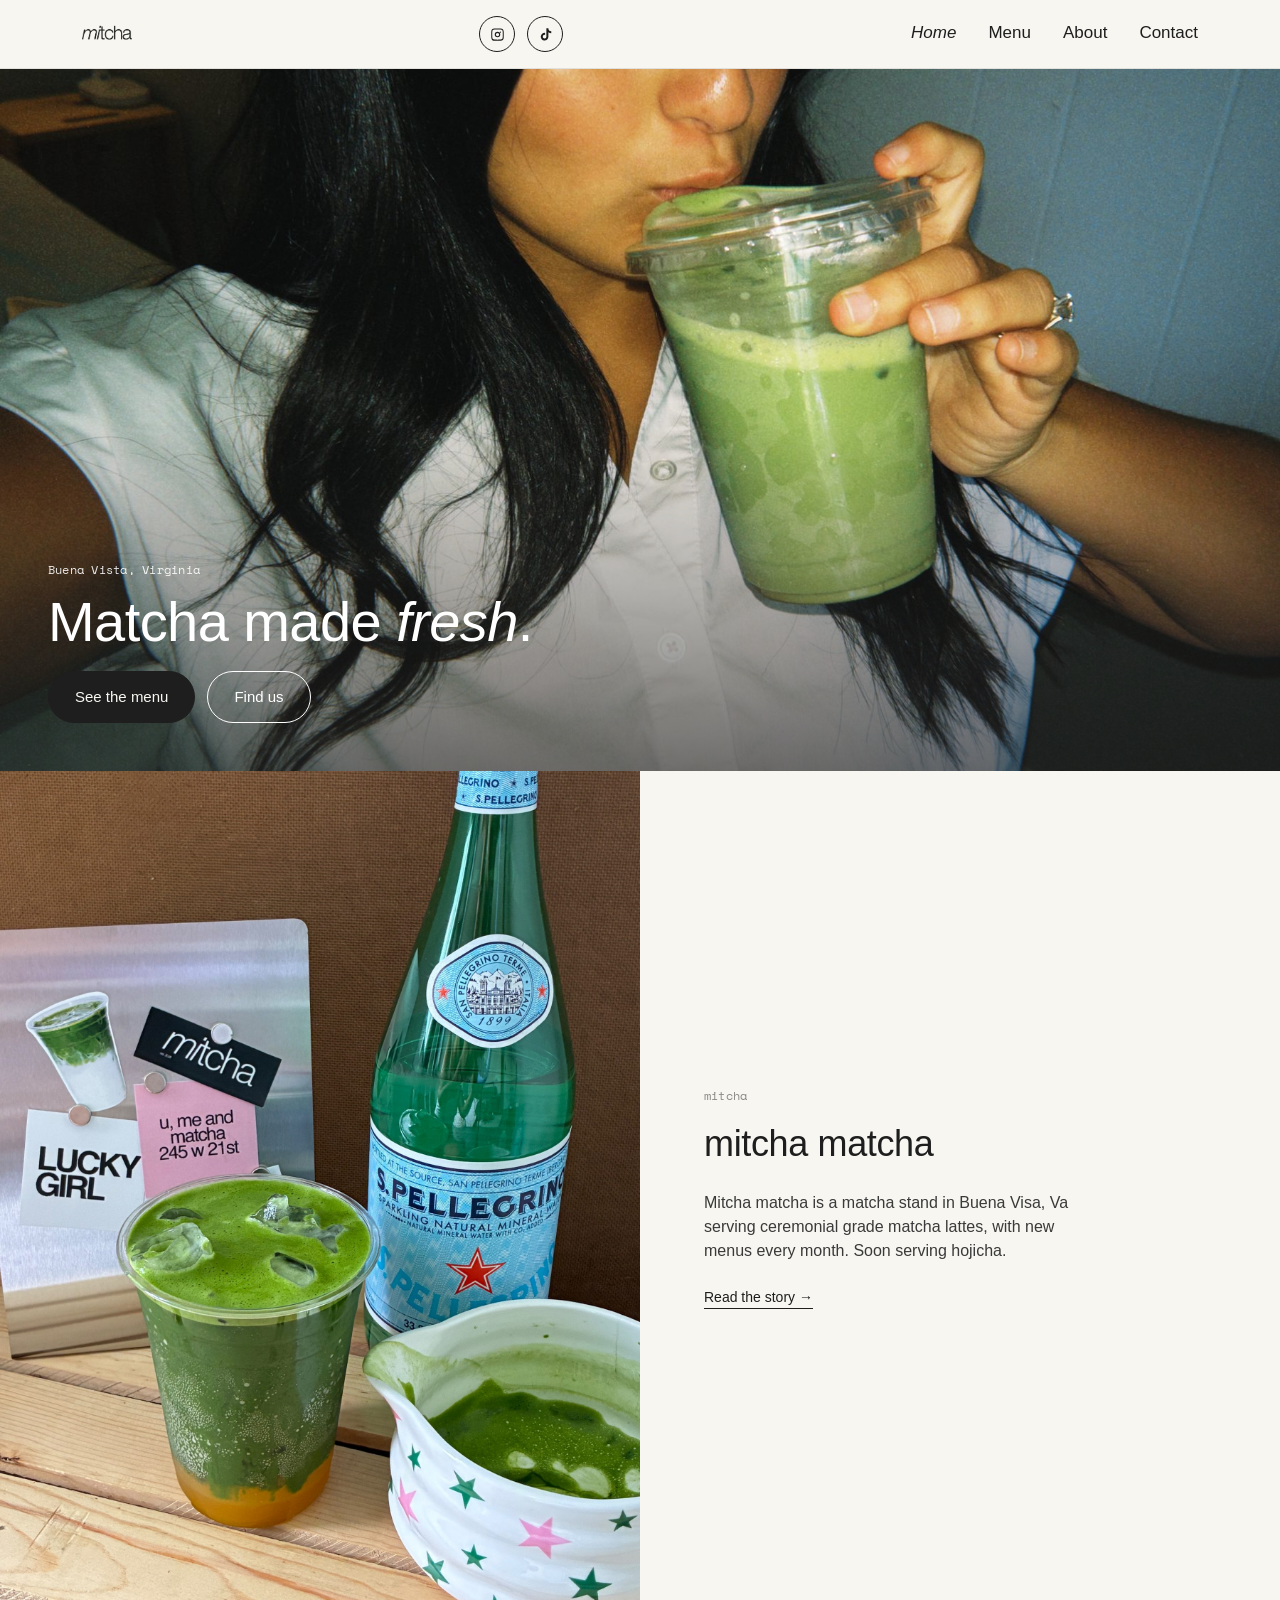
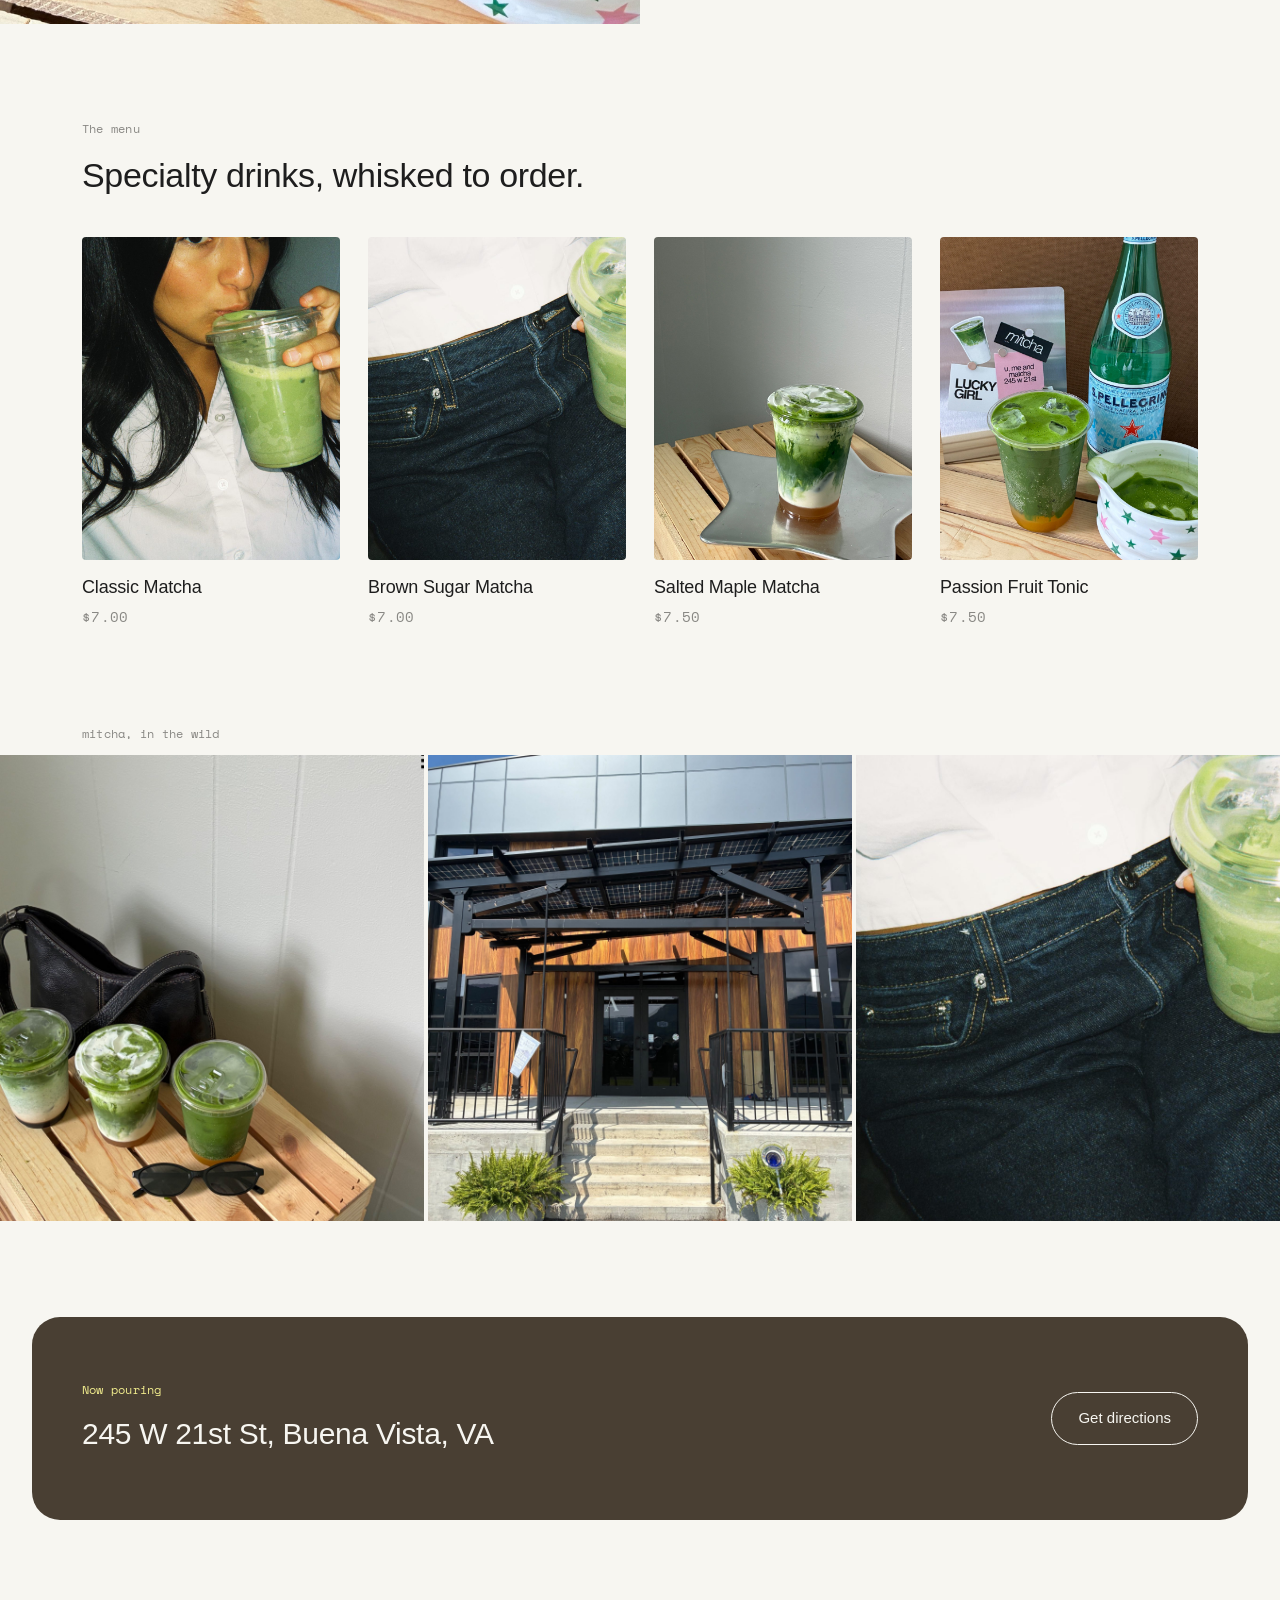
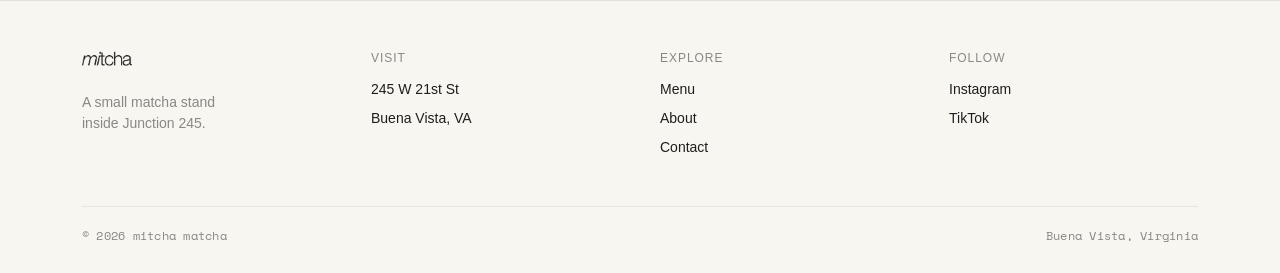
==== index.html @ 6c8a08b5 "Revise matcha stand header and description Updated the header and description for the matcha stand." ====
<!DOCTYPE html>
<html lang="en">
<head>
<meta charset="UTF-8">
<meta name="viewport" content="width=device-width, initial-scale=1.0">
<title>mitcha matcha — Buena Vista, VA</title>
<link rel="stylesheet" href="styles.css">
</head>
<body>

<header>
  <div class="wrap navbar">
    <a href="index.html" class="logo"><img src="assets/logo.png" alt="mitcha matcha"></a>
    <div class="navbar-right">
      <div class="socials">
        <a href="https://www.instagram.com/mitchamatchaaa" aria-label="Instagram" target="_blank" rel="noopener">
          <svg viewBox="0 0 24 24"><path d="M12 2.2c3.2 0 3.6 0 4.9.07 3.3.15 4.8 1.7 5 5C22 8.6 22 9 22 12.2s0 3.6-.07 4.9c-.15 3.3-1.7 4.8-5 5-1.3.06-1.7.07-4.93.07s-3.6 0-4.9-.07c-3.3-.15-4.8-1.7-5-5C2 15.8 2 15.4 2 12.2s0-3.6.07-4.9c.15-3.3 1.7-4.8 5-5C8.4 2.2 8.8 2.2 12 2.2zm0 1.8c-3.14 0-3.5 0-4.74.07-2.4.1-3.5 1.2-3.6 3.6C3.6 8.7 3.6 9 3.6 12s0 3.3.07 4.53c.1 2.4 1.2 3.5 3.6 3.6C8.5 20.2 8.86 20.2 12 20.2s3.5 0 4.74-.07c2.4-.1 3.5-1.2 3.6-3.6.06-1.23.06-1.53.06-4.53s0-3.3-.06-4.53c-.1-2.4-1.2-3.5-3.6-3.6C15.5 4 15.14 4 12 4zm0 3.6a4.4 4.4 0 110 8.8 4.4 4.4 0 010-8.8zm0 1.8a2.6 2.6 0 100 5.2 2.6 2.6 0 000-5.2zm4.6-2.03a1 1 0 110 2 1 1 0 010-2z"/></svg>
        </a>
        <a href="https://www.tiktok.com/@mitchamatchaaa" aria-label="TikTok" target="_blank" rel="noopener">
          <svg viewBox="0 0 24 24"><path d="M16.6 2h-3.2v13.4a2.9 2.9 0 11-2.05-2.77V9.4a6.1 6.1 0 105.25 6.05V8.4a7.9 7.9 0 004.6 1.48V6.66A4.7 4.7 0 0116.6 2z"/></svg>
        </a>
      </div>
      <button class="nav-toggle" onclick="document.querySelector('.nav-links').classList.toggle('open')" aria-label="Toggle menu">Menu ☰</button>
    </div>
    <nav class="nav-links">
      <a href="index.html" class="active">Home</a>
      <a href="menu.html">Menu</a>
      <a href="about.html">About</a>
      <a href="contact.html">Contact</a>
    </nav>
  </div>
</header>

<div class="hero-photo">
  <img src="assets/selfie-sip.jpg" alt="Sipping a mitcha matcha">
  <div class="hero-overlay">
    <p class="eyebrow mono">Buena Vista, Virginia</p>
    <h1>Matcha made <span style="font-style:italic;">fresh</span>.</h1>
    <div class="btn-row">
      <a href="menu.html" class="btn btn-solid">See the menu</a>
      <a href="contact.html" class="btn" style="border-color:#fff; color:#fff;">Find us</a>
    </div>
  </div>
</div>

<div class="split-banner">
  <div class="photo-side">
    <img src="assets/styled-cup.jpg" alt="mitcha matcha styled with sparkling water">
  </div>
  <div class="text-side">
    <p class="eyebrow mono">mitcha</p>
    <h2 style="font-size:clamp(26px,3vw,36px); margin-bottom:20px; max-width:420px;">
      mitcha matcha
    </h2>
    <p style="color:#3a3a3a; max-width:400px; margin-bottom:24px;">
      Mitcha matcha is a matcha stand in Buena Visa, Va serving ceremonial grade matcha lattes, with new menus every month. Soon serving hojicha.
    </p>
    <a href="about.html" style="font-size:14px; border-bottom:1px solid var(--ink); align-self:flex-start;">Read the story →</a>
  </div>
</div>

<section>
  <div class="wrap">
    <p class="eyebrow mono">The menu</p>
    <h2 style="font-size:clamp(26px,3vw,34px); margin-bottom:36px;">Specialty drinks, whisked to order.</h2>
    <div class="drink-cards">
      <a href="menu.html" class="drink-card">
        <img src="assets/selfie-sip.jpg" alt="Mitcha Matcha">
        <h3>Classic Matcha</h3>
        <span class="mono" style="font-size:14px; color:var(--grey);">$7.00</span>
      </a>
      <a href="menu.html" class="drink-card">
        <img src="assets/denim-cup.jpg" alt="Brown Sugar Matcha">
        <h3>Brown Sugar Matcha</h3>
        <span class="mono" style="font-size:14px; color:var(--grey);">$7.00</span>
      </a>
      <a href="menu.html" class="drink-card">
        <img src="assets/honey-new.jpg" alt="Honey Salted Matcha">
        <h3>Salted Maple Matcha</h3>
        <span class="mono" style="font-size:14px; color:var(--grey);">$7.50</span>
      </a>
      <a href="menu.html" class="drink-card">
        <img src="assets/styled-cup.jpg" alt="Passion Fruit Matcha Tonic">
        <h3>Passion Fruit Tonic</h3>
        <span class="mono" style="font-size:14px; color:var(--grey);">$7.50</span>
      </a>
    </div>
  </div>
</section>

<section style="padding-top:0;">
  <div class="wrap">
    <p class="eyebrow mono">mitcha, in the wild</p>
  </div>
  <div class="photo-grid">
    <img src="assets/flatlay-cups.jpg" alt="mitcha matcha flatlay">
    <img src="assets/storefront.jpg" alt="Junction 245 storefront">
    <img src="assets/denim-cup.jpg" alt="Holding a mitcha matcha">
  </div>
</section>

<section class="callout-banner">
  <div class="callout-inner">
    <div>
      <p class="eyebrow mono" style="color:var(--yellow);">Now pouring</p>
      <h2>245 W 21st St, Buena Vista, VA</h2>
    </div>
    <a href="contact.html" class="btn" style="border-color:var(--cream); color:var(--cream);">Get directions</a>
  </div>
</section>

<footer>
  <div class="wrap">
    <div class="footer-grid">
      <div class="footer-col">
        <img src="assets/logo.png" alt="mitcha matcha" style="height:22px; margin-bottom:14px;">
        <p style="color:var(--grey);">A small matcha stand<br>inside Junction 245.</p>
      </div>
      <div class="footer-col">
        <h4>Visit</h4>
        <p>245 W 21st St</p>
        <p>Buena Vista, VA</p>
      </div>
      <div class="footer-col">
        <h4>Explore</h4>
        <a href="menu.html">Menu</a>
        <a href="about.html">About</a>
        <a href="contact.html">Contact</a>
      </div>
      <div class="footer-col">
        <h4>Follow</h4>
        <a href="https://www.instagram.com/mitchamatchaaa" target="_blank" rel="noopener">Instagram</a>
        <a href="https://www.tiktok.com/@mitchamatchaaa" target="_blank" rel="noopener">TikTok</a>
      </div>
    </div>
    <div class="footer-bottom mono">
      <span>© 2026 mitcha matcha</span>
      <span>Buena Vista, Virginia</span>
    </div>
  </div>
</footer>

</body>
</html>
---- styles.css ----
/* ===================================================================
   mitcha matcha — design tokens
   ink #1E1E1E · cream #F7F6F1 · blue #7390C8 · brown #493F33
   blush #DCB1C5 · yellow #EFEA8C · grey #898884

   Mobile-first: base rules target small screens, then scale up
   with min-width media queries.
=================================================================== */

@import url('https://fonts.googleapis.com/css2?family=Space+Mono:ital@0;1&display=swap');

:root{
  --ink:#1E1E1E;
  --cream:#F7F6F1;
  --blue:#7390C8;
  --brown:#493F33;
  --blush:#DCB1C5;
  --yellow:#EFEA8C;
  --grey:#898884;
  --max:1180px;
  --gutter:20px;
}
@media (min-width:600px){ :root{ --gutter:32px; } }

*{margin:0;padding:0;box-sizing:border-box;}
html{scroll-behavior:smooth; -webkit-text-size-adjust:100%;}

body{
  background:var(--cream);
  color:var(--ink);
  font-family:"Helvetica Neue", Helvetica, Arial, sans-serif;
  -webkit-font-smoothing:antialiased;
  line-height:1.5;
  font-size:16px;
  overflow-x:hidden;
}

a{color:inherit;text-decoration:none;}
img{max-width:100%;}

.mono{
  font-family:"Space Mono", monospace;
  letter-spacing:0.02em;
}

.wrap{
  max-width:var(--max);
  margin:0 auto;
  padding:0 var(--gutter);
}

a:focus-visible, button:focus-visible{
  outline:2px solid var(--blue);
  outline-offset:3px;
}

@media (prefers-reduced-motion: reduce){
  *{animation:none !important; transition:none !important;}
}

/* -------------------- nav -------------------- */
header{
  padding:16px 0;
  border-bottom:1px solid rgba(30,30,30,0.1);
  position:sticky;
  top:0;
  background:var(--cream);
  z-index:50;
}
.navbar{
  display:flex;
  align-items:center;
  justify-content:space-between;
  gap:12px;
  flex-wrap:wrap;
}
.logo img{
  height:22px;
  display:block;
}

/* mobile nav: hidden by default, toggled open as a full-width panel */
.nav-links{
  display:none;
  flex-direction:column;
  align-items:flex-start;
  gap:0;
  font-size:17px;
  width:100%;
  order:10;
}
.nav-links.open{
  display:flex;
}
.nav-links a{
  width:100%;
  padding:14px 0;
  border-bottom:1px solid rgba(30,30,30,0.08);
}
.nav-links a.active{
  font-style:italic;
}

.socials{
  display:flex;
  gap:12px;
}
.socials a{
  width:36px;height:36px;
  border-radius:50%;
  border:1px solid var(--ink);
  display:flex;align-items:center;justify-content:center;
  transition:background .15s ease, color .15s ease;
  flex-shrink:0;
}
.socials a:hover{
  background:var(--ink);
  color:var(--cream);
}
.socials svg{width:15px;height:15px;fill:currentColor;}

.nav-toggle{
  display:flex;
  align-items:center;
  background:none;border:1px solid var(--ink);
  border-radius:999px;
  padding:8px 16px;
  font-size:14px;
  font-family:inherit;
  cursor:pointer;
  color:var(--ink);
}

.navbar-right{
  display:flex;
  align-items:center;
  gap:10px;
}

/* Desktop nav: inline links, no hamburger */
@media (min-width:760px){
  .nav-links{
    display:flex !important;
    flex-direction:row;
    align-items:center;
    gap:32px;
    width:auto;
    order:0;
  }
  .nav-links a{
    width:auto;
    padding:0 0 2px 0;
    border-bottom:none;
  }
  .nav-toggle{display:none;}
}

/* -------------------- footer -------------------- */
footer{
  border-top:1px solid rgba(30,30,30,0.1);
  padding:48px 0 28px;
  margin-top:80px;
}
.footer-grid{
  display:grid;
  grid-template-columns:1fr 1fr;
  gap:32px 20px;
}
.footer-col:first-child{ grid-column:1 / -1; }
.footer-col h4{
  font-size:12px;
  text-transform:uppercase;
  letter-spacing:0.08em;
  color:var(--grey);
  margin-bottom:12px;
  font-weight:400;
}
.footer-col p, .footer-col a{
  font-size:14px;
  display:block;
  margin-bottom:8px;
}
.footer-bottom{
  margin-top:40px;
  padding-top:20px;
  border-top:1px solid rgba(30,30,30,0.08);
  display:flex;
  flex-direction:column;
  font-size:12px;
  color:var(--grey);
  gap:6px;
}
@media (min-width:600px){
  .footer-grid{ grid-template-columns:repeat(4,1fr); gap:40px; }
  .footer-col:first-child{ grid-column:auto; }
  .footer-bottom{ flex-direction:row; justify-content:space-between; }
}

/* -------------------- buttons -------------------- */
.btn{
  display:inline-flex;
  align-items:center;
  justify-content:center;
  gap:8px;
  padding:14px 26px;
  border:1px solid var(--ink);
  border-radius:999px;
  font-size:15px;
  background:transparent;
  transition:background .15s ease, color .15s ease;
  min-height:48px;
  width:100%;
}
@media (min-width:480px){
  .btn{ width:auto; }
}
.btn:hover{
  background:var(--ink);
  color:var(--cream);
}
.btn-solid{
  background:var(--ink);
  color:var(--cream);
}
.btn-solid:hover{
  background:var(--blue);
  color:var(--ink);
}
.btn-row{
  display:flex;
  flex-direction:column;
  gap:12px;
}
@media (min-width:480px){
  .btn-row{ flex-direction:row; flex-wrap:wrap; }
}

/* -------------------- shape motif -------------------- */
.dot{ border-radius:50%; display:inline-block; }

/* -------------------- section spacing -------------------- */
section{padding:56px 0;}
@media (min-width:760px){
  section{padding:96px 0;}
}

.eyebrow{
  font-size:12px;
  color:var(--grey);
  margin-bottom:12px;
}

h1,h2,h3{
  font-weight:500;
  letter-spacing:-0.01em;
}

.hairline{
  height:1px;
  background:rgba(30,30,30,0.12);
  border:none;
}

/* -------------------- image-forward patterns -------------------- */
.hero-photo{
  position:relative;
  width:100%;
  height:78vh;
  min-height:440px;
  max-height:760px;
  overflow:hidden;
}
.hero-photo.short{
  height:44vh;
  min-height:320px;
}
.hero-photo img{
  width:100%;height:100%;
  object-fit:cover;
  display:block;
}
.hero-photo .hero-overlay{
  position:absolute;
  inset:0;
  display:flex;
  flex-direction:column;
  justify-content:flex-end;
  padding:24px;
  background:linear-gradient(to top, rgba(30,30,30,0.6) 0%, rgba(30,30,30,0) 50%);
}
.hero-overlay h1{
  color:#fff;
  font-size:clamp(28px, 7vw, 56px);
  max-width:640px;
  margin-bottom:18px;
  line-height:1.1;
}
.hero-overlay .eyebrow{color:#fff; opacity:0.9;}
@media (min-width:760px){
  .hero-photo .hero-overlay{ padding:48px; }
}

.photo-grid{
  display:grid;
  grid-template-columns:repeat(2, 1fr);
  gap:3px;
}
.photo-grid img{
  width:100%;height:100%;
  aspect-ratio:1/1.1;
  object-fit:cover;
  display:block;
}
@media (min-width:700px){
  .photo-grid{grid-template-columns:repeat(3,1fr); gap:4px;}
}

.split-banner{
  display:grid;
  grid-template-columns:1fr;
}
.split-banner .photo-side{ height:340px; }
.split-banner .photo-side img{
  width:100%;height:100%;object-fit:cover;display:block;
}
.split-banner .text-side{
  display:flex;
  flex-direction:column;
  justify-content:center;
  padding:32px var(--gutter);
  background:var(--cream);
}
@media (min-width:820px){
  .split-banner{ grid-template-columns:1fr 1fr; min-height:520px; }
  .split-banner .photo-side{ height:auto; }
  .split-banner .text-side{ padding:64px; }
}

.drink-card{ display:block; }
.drink-card img{
  width:100%;
  aspect-ratio:4/5;
  object-fit:cover;
  display:block;
  border-radius:4px;
  margin-bottom:14px;
}
.drink-card h3{font-size:16px; margin-bottom:4px;}
.drink-cards{
  display:grid;
  grid-template-columns:repeat(2,1fr);
  gap:20px 16px;
}
@media (min-width:600px){
  .drink-cards{ gap:24px; }
}
@media (min-width:900px){
  .drink-cards{grid-template-columns:repeat(4,1fr); gap:28px;}
  .drink-card h3{font-size:18px;}
}

/* -------------------- callout banner -------------------- */
.callout-banner{
  background:var(--brown);
  color:var(--cream);
  border-radius:20px;
  margin:0 var(--gutter);
  padding:36px var(--gutter);
}
.callout-banner .callout-inner{
  max-width:calc(var(--max) - var(--gutter) * 2);
  margin:0 auto;
  display:flex;
  flex-direction:column;
  gap:20px;
}
.callout-banner h2{ font-size:22px; color:var(--cream); }
.callout-banner .btn{ align-self:flex-start; }
@media (min-width:640px){
  .callout-banner{ border-radius:28px; padding:64px 48px; }
  .callout-banner .callout-inner{
    flex-direction:row;
    justify-content:space-between;
    align-items:center;
  }
  .callout-banner h2{ font-size:30px; }
  .callout-banner .btn{ align-self:auto; }
}
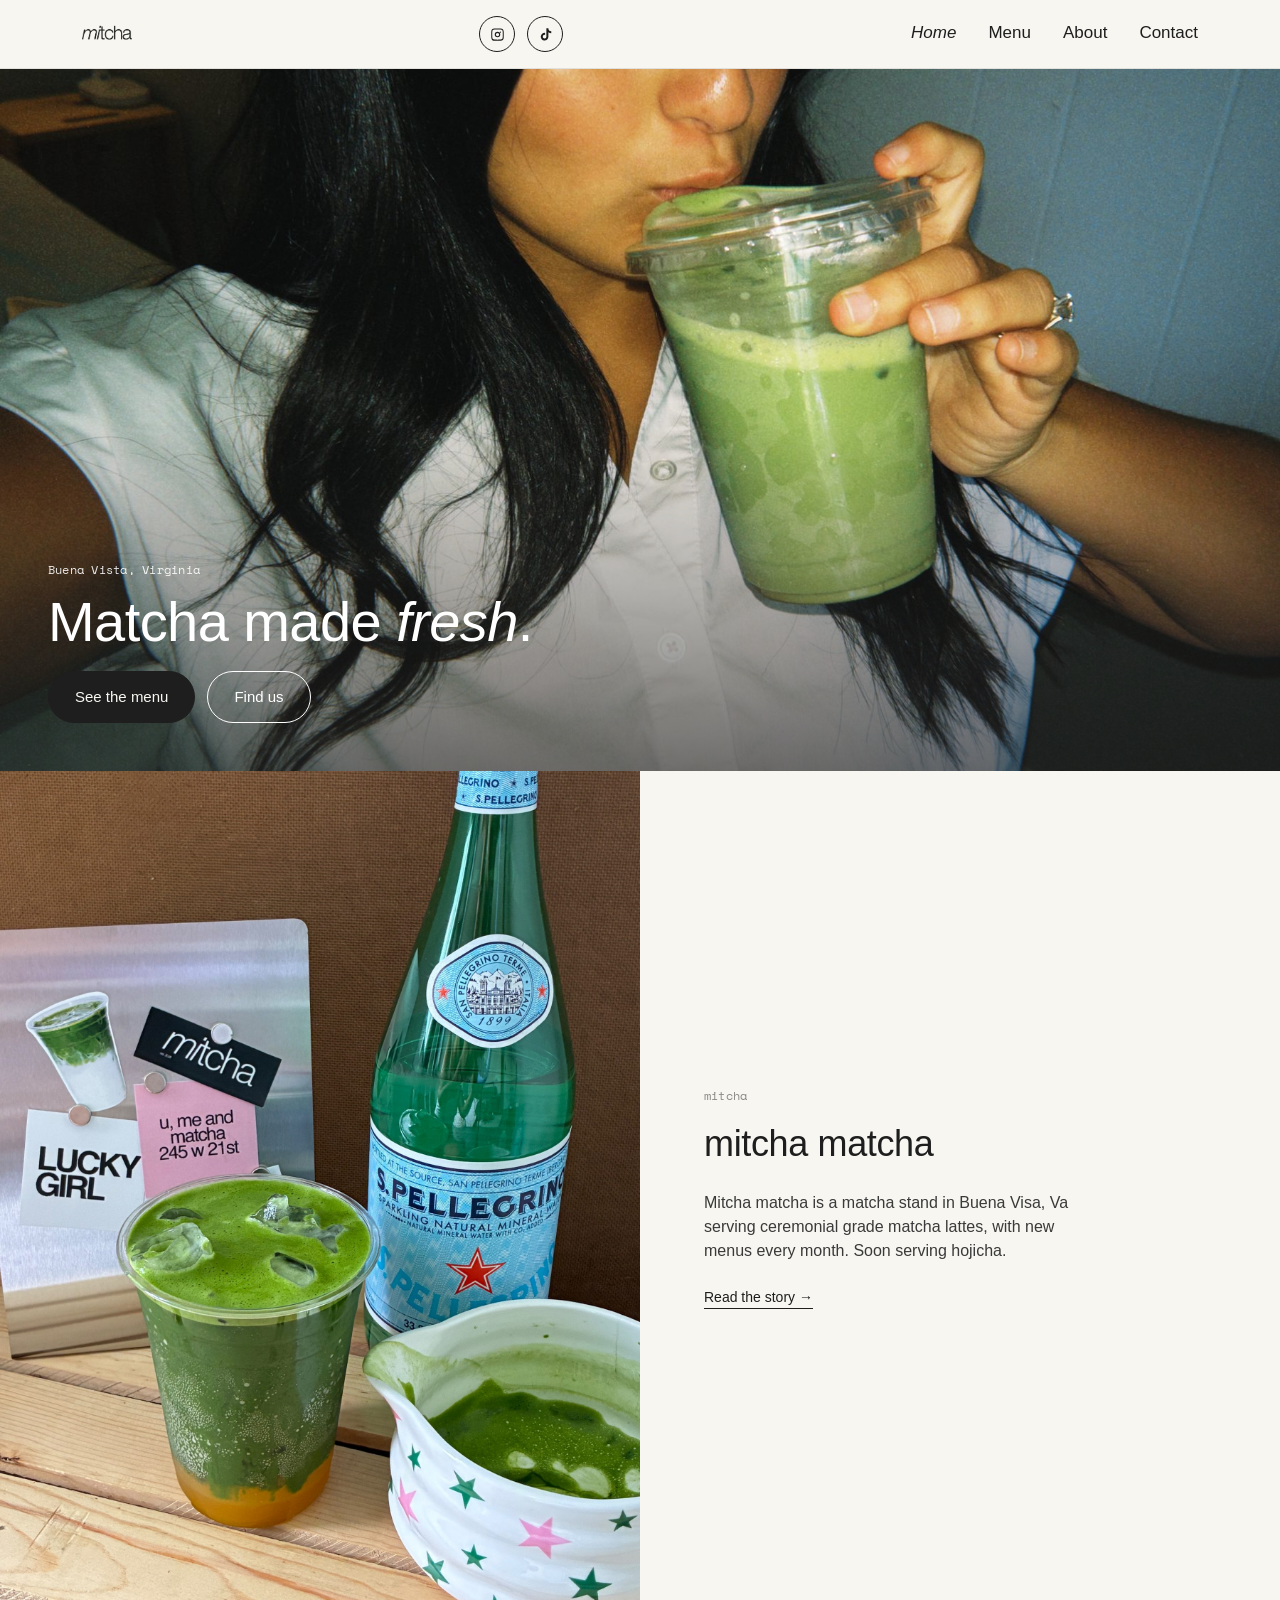
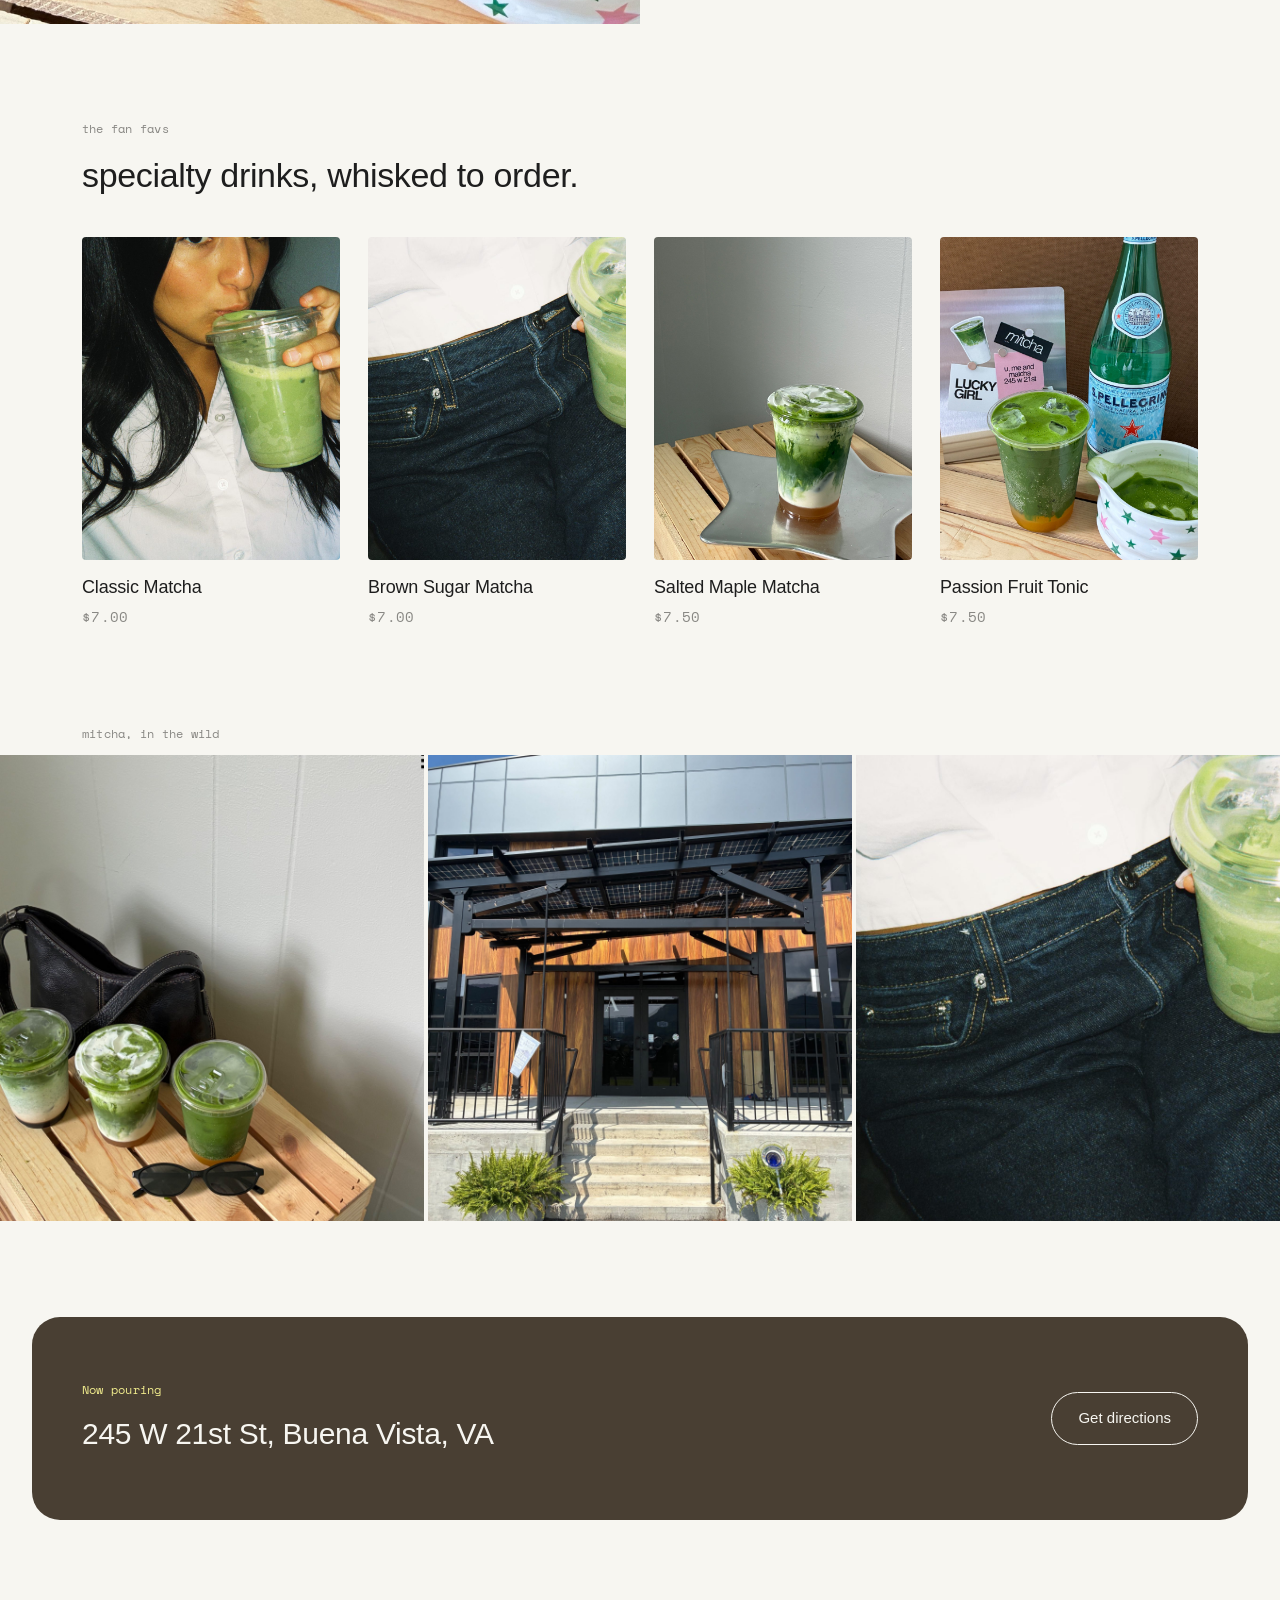
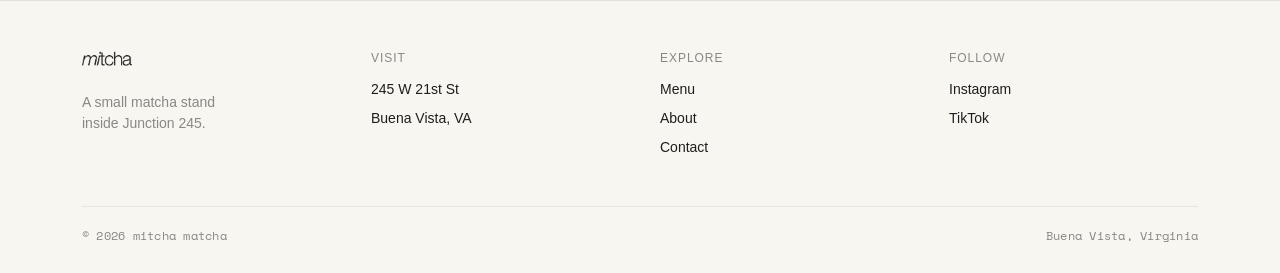
==== commit 2d432328: "Change menu header and subtitle text Updated text for the menu section to reflect new branding." ====
--- a/index.html
+++ b/index.html
@@ -61,8 +61,8 @@
 
 <section>
   <div class="wrap">
-    <p class="eyebrow mono">The menu</p>
-    <h2 style="font-size:clamp(26px,3vw,34px); margin-bottom:36px;">Specialty drinks, whisked to order.</h2>
+    <p class="eyebrow mono">the fan favs</p>
+    <h2 style="font-size:clamp(26px,3vw,34px); margin-bottom:36px;">specialty drinks, whisked to order.</h2>
     <div class="drink-cards">
       <a href="menu.html" class="drink-card">
         <img src="assets/selfie-sip.jpg" alt="Mitcha Matcha">
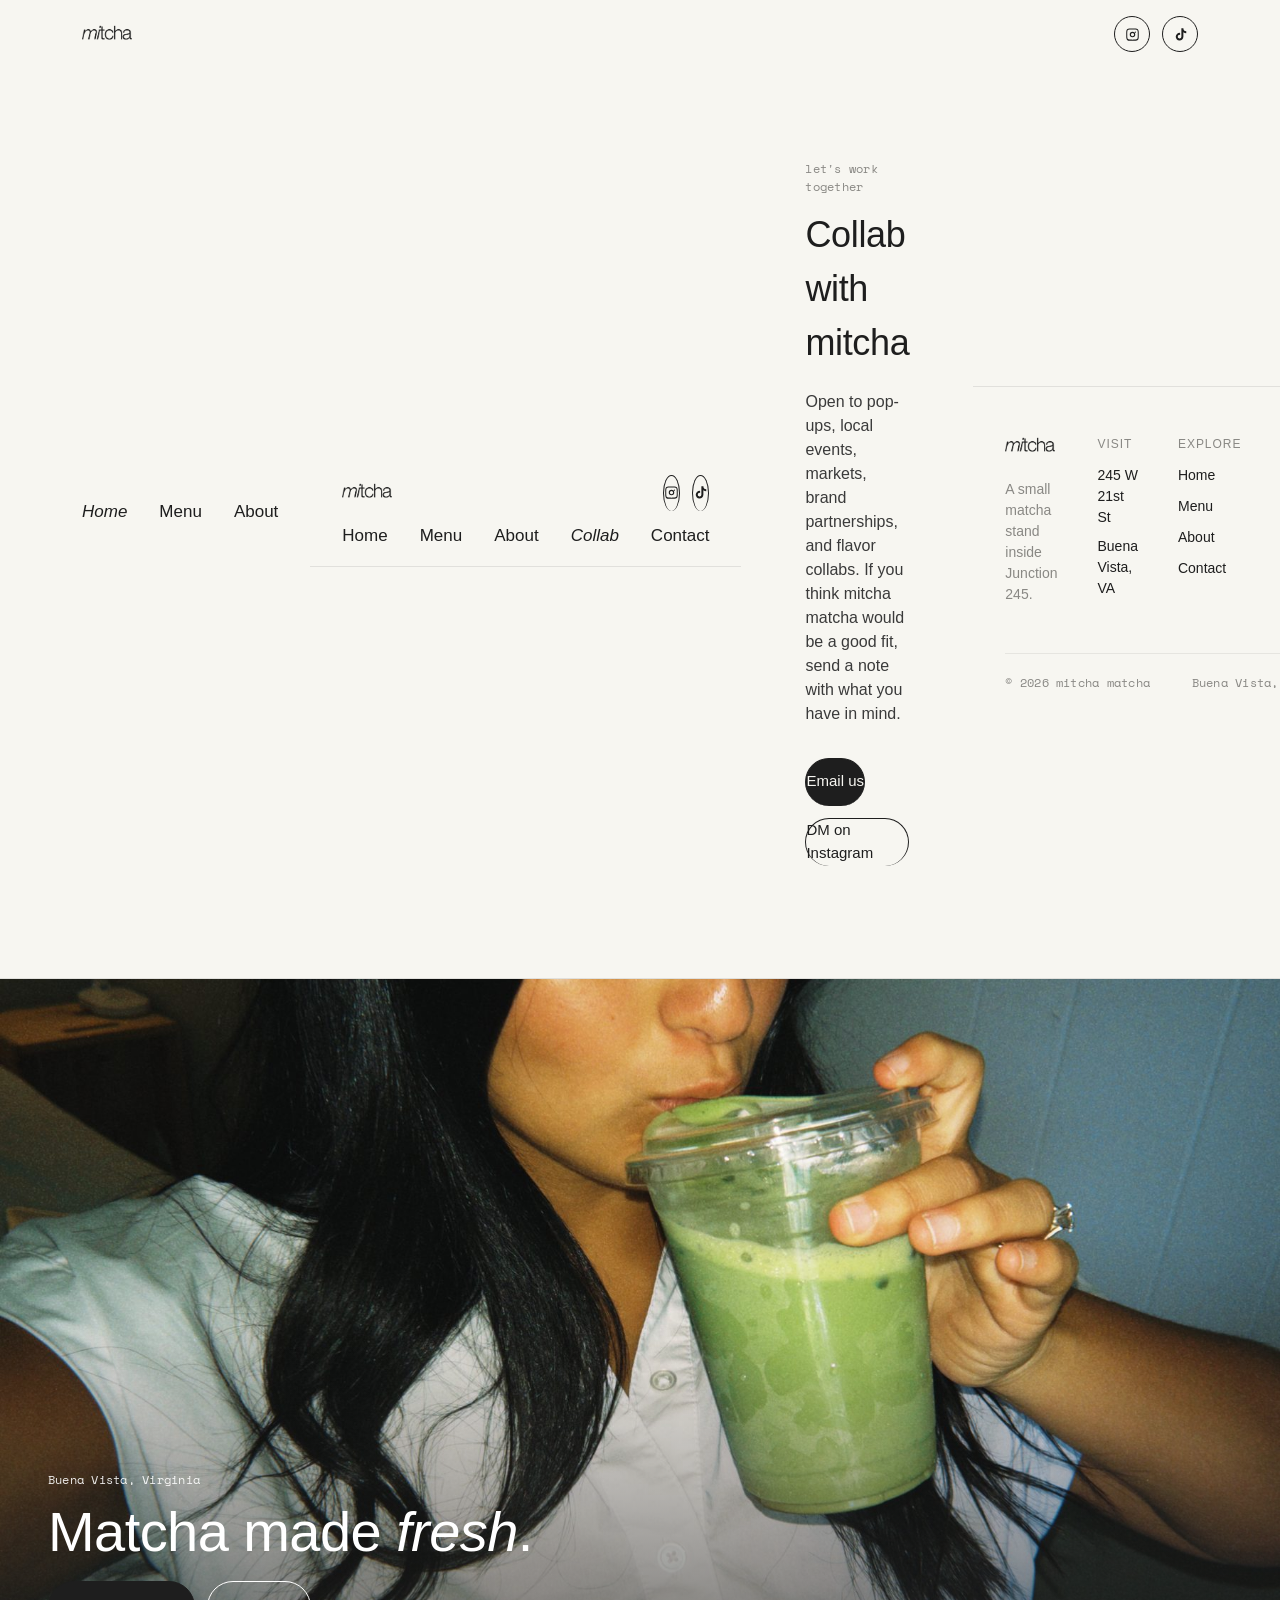
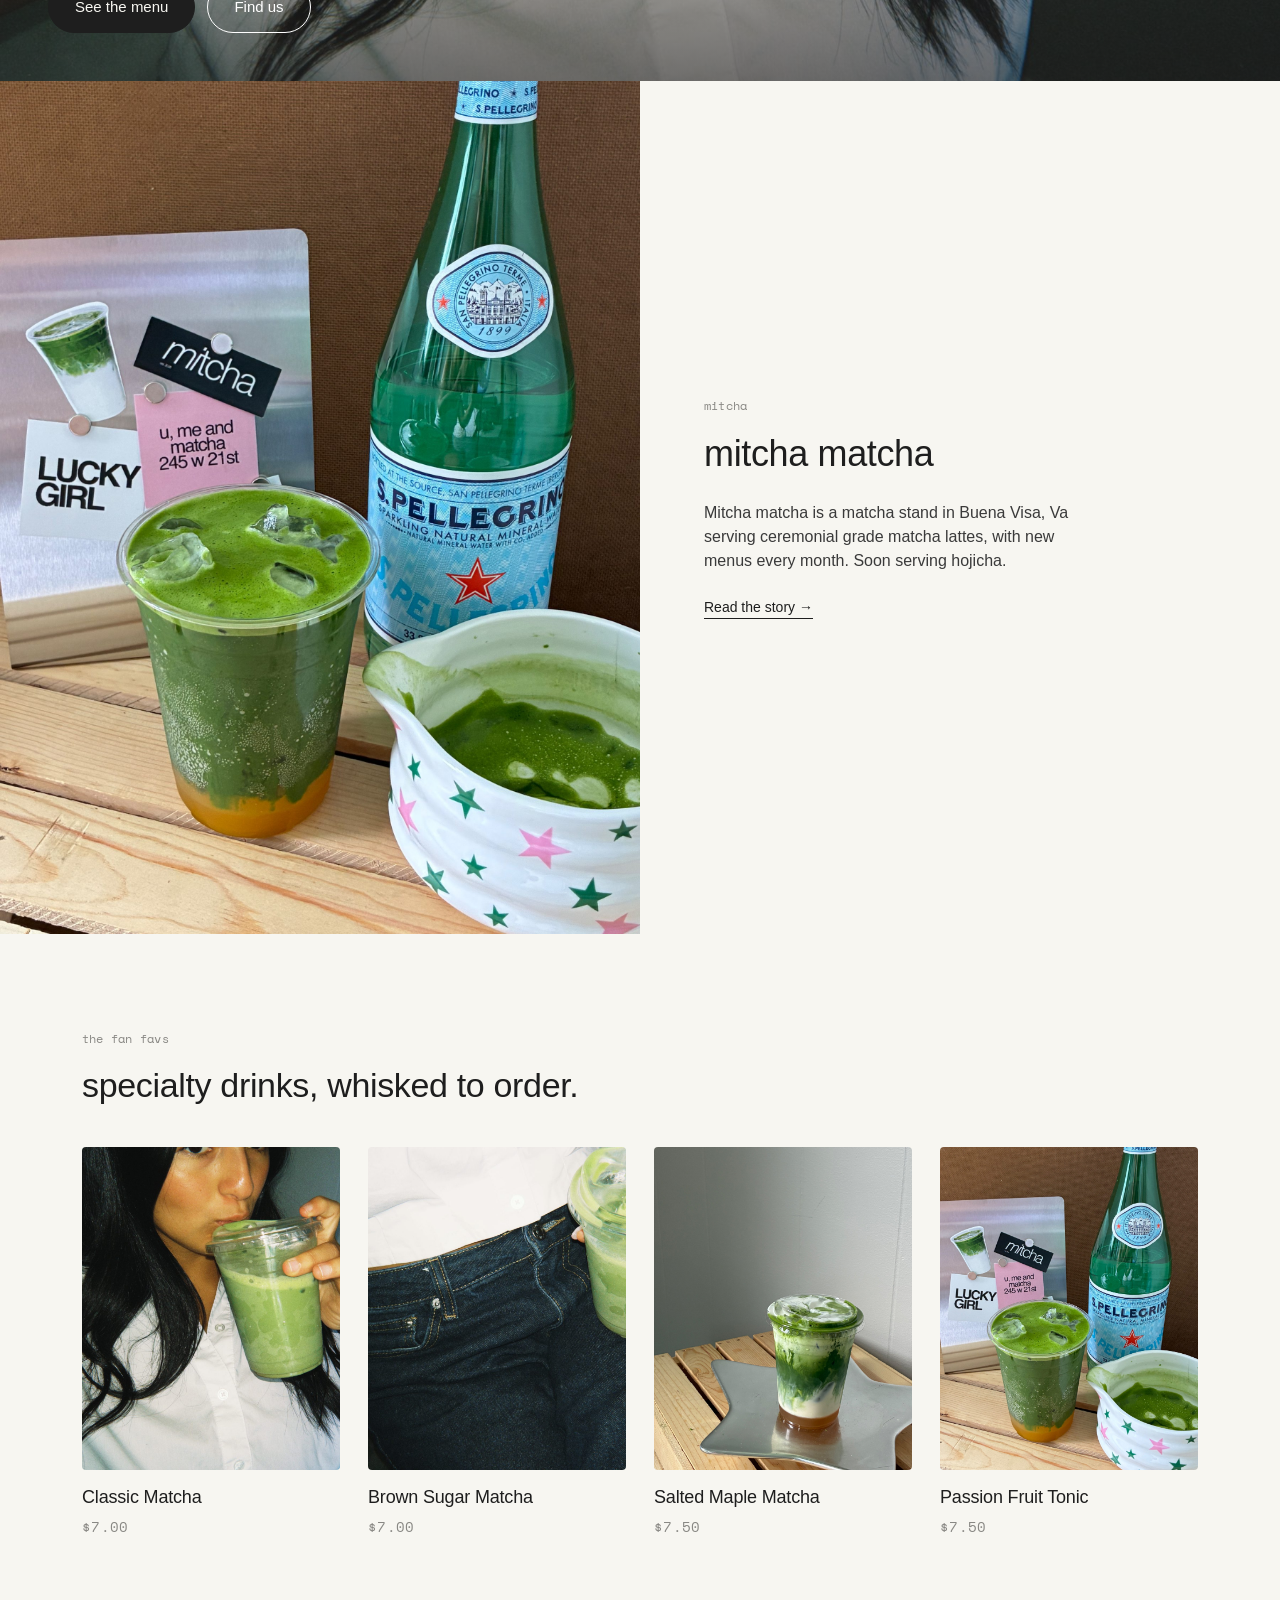
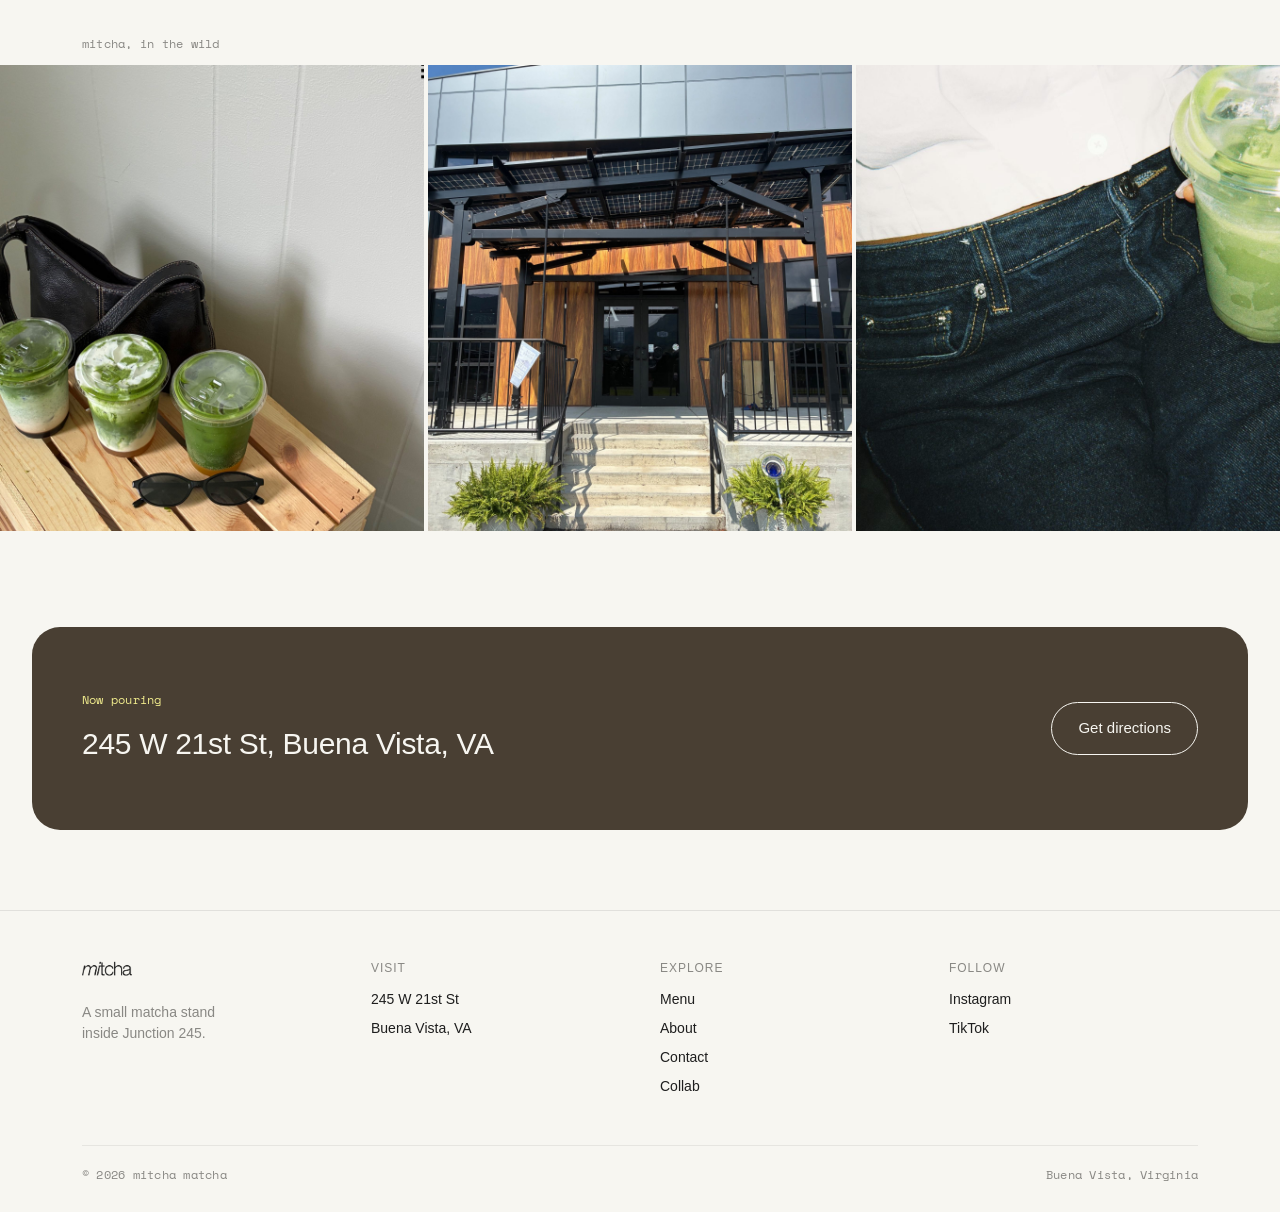
==== commit 62f8a35a: "Enhance index.html with Collab section and footer links Added new HTML structure for the Collab sect" ====
--- a/index.html
+++ b/index.html
@@ -26,6 +26,87 @@
       <a href="index.html" class="active">Home</a>
       <a href="menu.html">Menu</a>
       <a href="about.html">About</a>
+      <!DOCTYPE html>
+<html lang="en">
+<head>
+<meta charset="UTF-8">
+<meta name="viewport" content="width=device-width, initial-scale=1.0">
+<title>Collab — mitcha matcha</title>
+<link rel="stylesheet" href="styles.css">
+</head>
+<body>
+<header>
+<div class="wrap navbar">
+<a href="index.html" class="logo"><img src="assets/logo.png" alt="mitcha matcha"></a>
+<div class="navbar-right">
+<div class="socials">
+<a href="https://www.instagram.com/mitchamatchaaa" aria-label="Instagram" target="_blank" rel="noopener">
+<svg viewBox="0 0 24 24"><path d="M12 2.2c3.2 0 3.6 0 4.9.07 3.3.15 4.8 1.7 5 5C22 8.6 22 9 22 12.2s0 3.6-.07 4.9c-.15 3.3-1.7 4.8-5 5-1.3.06-1.7.07-4.93.07s-3.6 0-4.9-.07c-3.3-.15-4.8-1.7-5-5C2 15.8 2 15.4 2 12.2s0-3.6.07-4.9c.15-3.3 1.7-4.8 5-5C8.4 2.2 8.8 2.2 12 2.2zm0 1.8c-3.14 0-3.5 0-4.74.07-2.4.1-3.5 1.2-3.6 3.6C3.6 8.7 3.6 9 3.6 12s0 3.3.07 4.53c.1 2.4 1.2 3.5 3.6 3.6C8.5 20.2 8.86 20.2 12 20.2s3.5 0 4.74-.07c2.4-.1 3.5-1.2 3.6-3.6.06-1.23.06-1.53.06-4.53s0-3.3-.06-4.53c-.1-2.4-1.2-3.5-3.6-3.6C15.5 4 15.14 4 12 4zm0 3.6a4.4 4.4 0 110 8.8 4.4 4.4 0 010-8.8zm0 1.8a2.6 2.6 0 100 5.2 2.6 2.6 0 000-5.2zm4.6-2.03a1 1 0 110 2 1 1 0 010-2z"/></svg>
+</a>
+<a href="https://www.tiktok.com/@mitchamatchaaa" aria-label="TikTok" target="_blank" rel="noopener">
+<svg viewBox="0 0 24 24"><path d="M16.6 2h-3.2v13.4a2.9 2.9 0 11-2.05-2.77V9.4a6.1 6.1 0 105.25 6.05V8.4a7.9 7.9 0 004.6 1.48V6.66A4.7 4.7 0 0116.6 2z"/></svg>
+</a>
+</div>
+<button class="nav-toggle" onclick="document.querySelector('.nav-links').classList.toggle('open')" aria-label="Toggle menu">Menu ☰</button>
+</div>
+<nav class="nav-links">
+<a href="index.html">Home</a>
+<a href="menu.html">Menu</a>
+<a href="about.html">About</a>
+<a href="collab.html" class="active">Collab</a>
+<a href="contact.html">Contact</a>
+</nav>
+</div>
+</header>
+
+<section>
+<div class="wrap" style="max-width:640px;">
+<p class="eyebrow mono">let's work together</p>
+<h1 style="font-size:clamp(26px,3vw,36px); margin-bottom:20px;">Collab with mitcha</h1>
+<p style="font-size:16px; color:#3a3a3a; margin-bottom:32px;">
+Open to pop-ups, local events, markets, brand partnerships, and flavor collabs. If you think mitcha matcha would be a good fit, send a note with what you have in mind.
+</p>
+<div class="btn-row" style="max-width:340px;">
+<a href="mailto:hello@mitchamatcha.com" class="btn btn-solid">Email us</a>
+<a href="https://www.instagram.com/mitchamatchaaa" target="_blank" rel="noopener" class="btn">DM on Instagram</a>
+</div>
+</div>
+</section>
+
+<footer>
+<div class="wrap">
+<div class="footer-grid">
+<div class="footer-col">
+<img src="assets/logo.png" alt="mitcha matcha" style="height:22px; margin-bottom:14px;">
+<p style="color:var(--grey);">A small matcha stand<br>inside Junction 245.</p>
+</div>
+<div class="footer-col">
+<h4>Visit</h4>
+<p>245 W 21st St</p>
+<p>Buena Vista, VA</p>
+</div>
+<div class="footer-col">
+<h4>Explore</h4>
+<a href="index.html">Home</a>
+<a href="menu.html">Menu</a>
+<a href="about.html">About</a>
+<a href="contact.html">Contact</a>
+</div>
+<div class="footer-col">
+<h4>Follow</h4>
+<a href="https://www.instagram.com/mitchamatchaaa" target="_blank" rel="noopener">Instagram</a>
+<a href="https://www.tiktok.com/@mitchamatchaaa" target="_blank" rel="noopener">TikTok</a>
+</div>
+</div>
+<div class="footer-bottom mono">
+<span>© 2026 mitcha matcha</span>
+<span>Buena Vista, Virginia</span>
+</div>
+</div>
+</footer>
+</body>
+</html>
+
       <a href="contact.html">Contact</a>
     </nav>
   </div>
@@ -126,6 +207,7 @@
         <a href="menu.html">Menu</a>
         <a href="about.html">About</a>
         <a href="contact.html">Contact</a>
+        <a href="collab.html">Collab</a>
       </div>
       <div class="footer-col">
         <h4>Follow</h4>
--- a/styles.css
+++ b/styles.css
@@ -386,3 +386,5 @@
   .callout-banner h2{ font-size:30px; }
   .callout-banner .btn{ align-self:auto; }
 }
+.drink-row { padding: 20px 0; border-bottom: 1px solid #eee; }
+.drink-row:last-child { border-bottom: none; }
--- a/styles.css
+++ b/styles.css
@@ -386,3 +386,5 @@
   .callout-banner h2{ font-size:30px; }
   .callout-banner .btn{ align-self:auto; }
 }
+.drink-row { padding: 20px 0; border-bottom: 1px solid #eee; }
+.drink-row:last-child { border-bottom: none; }
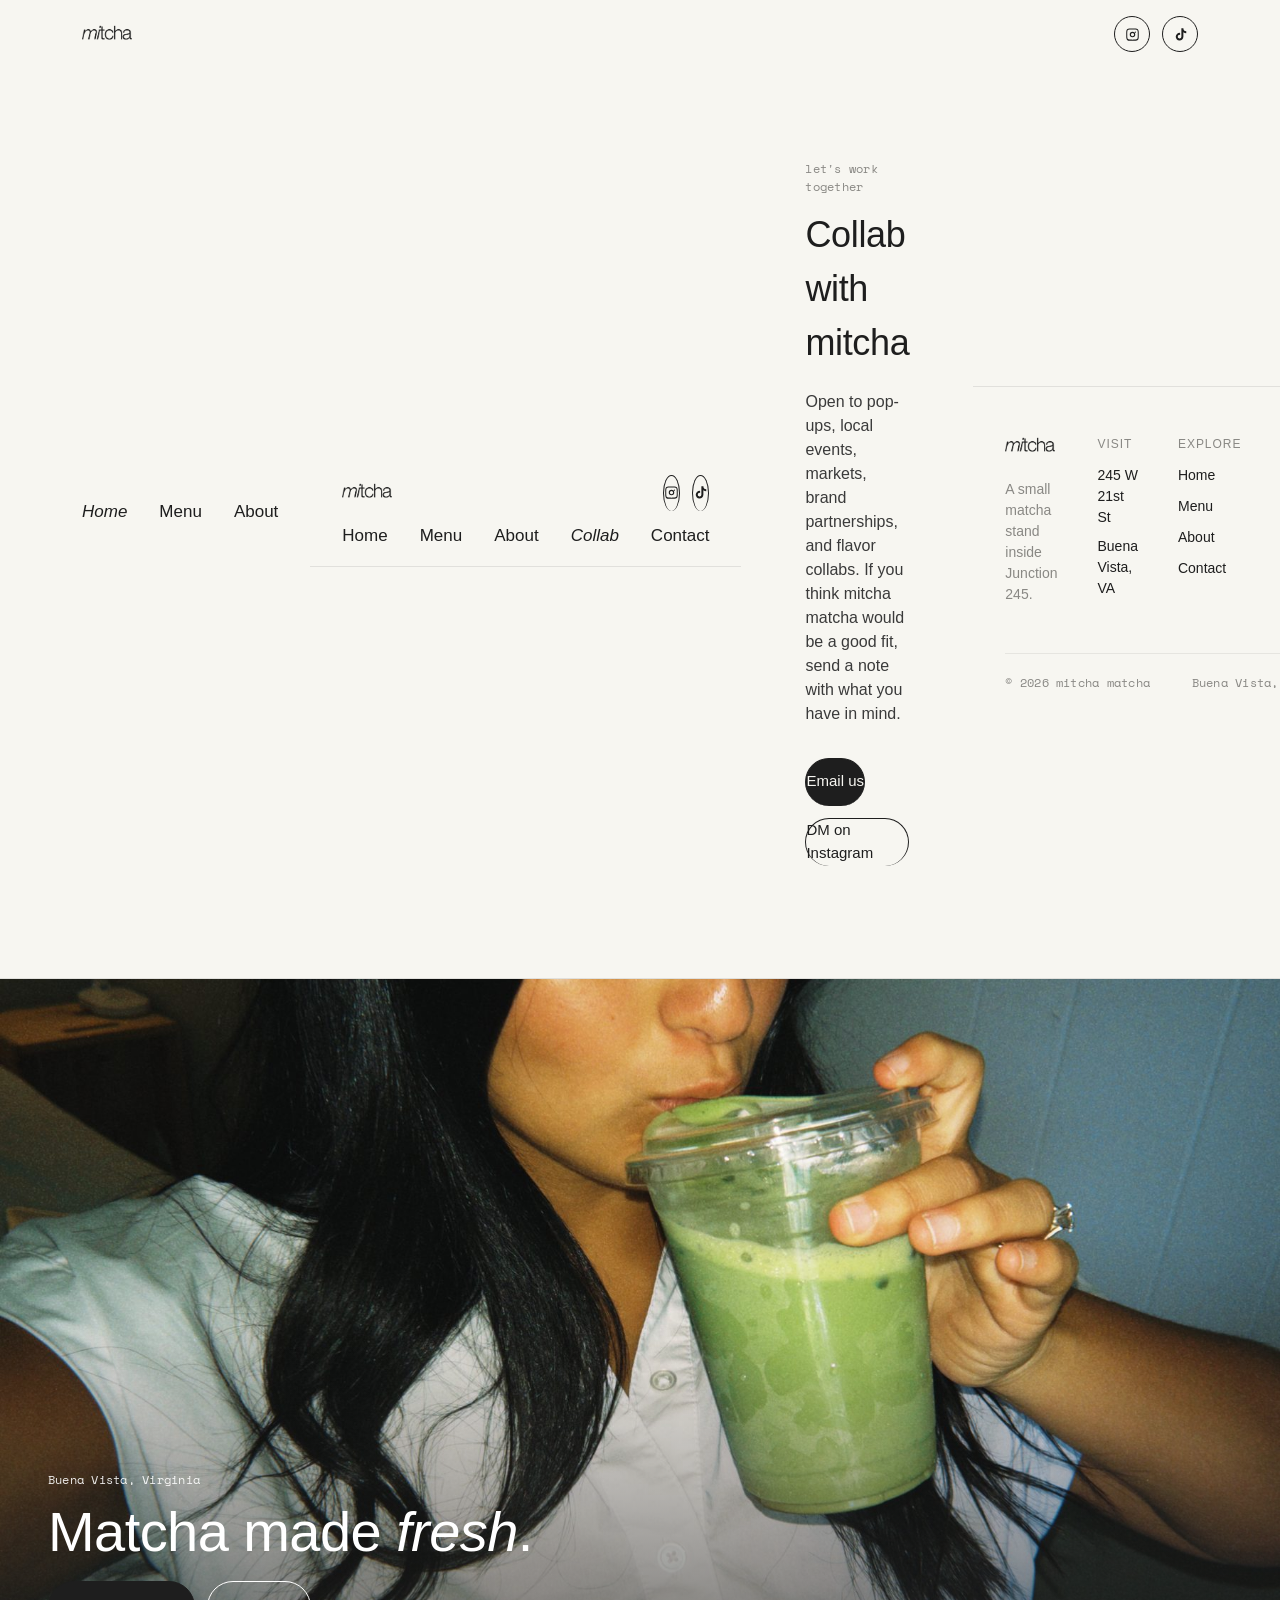
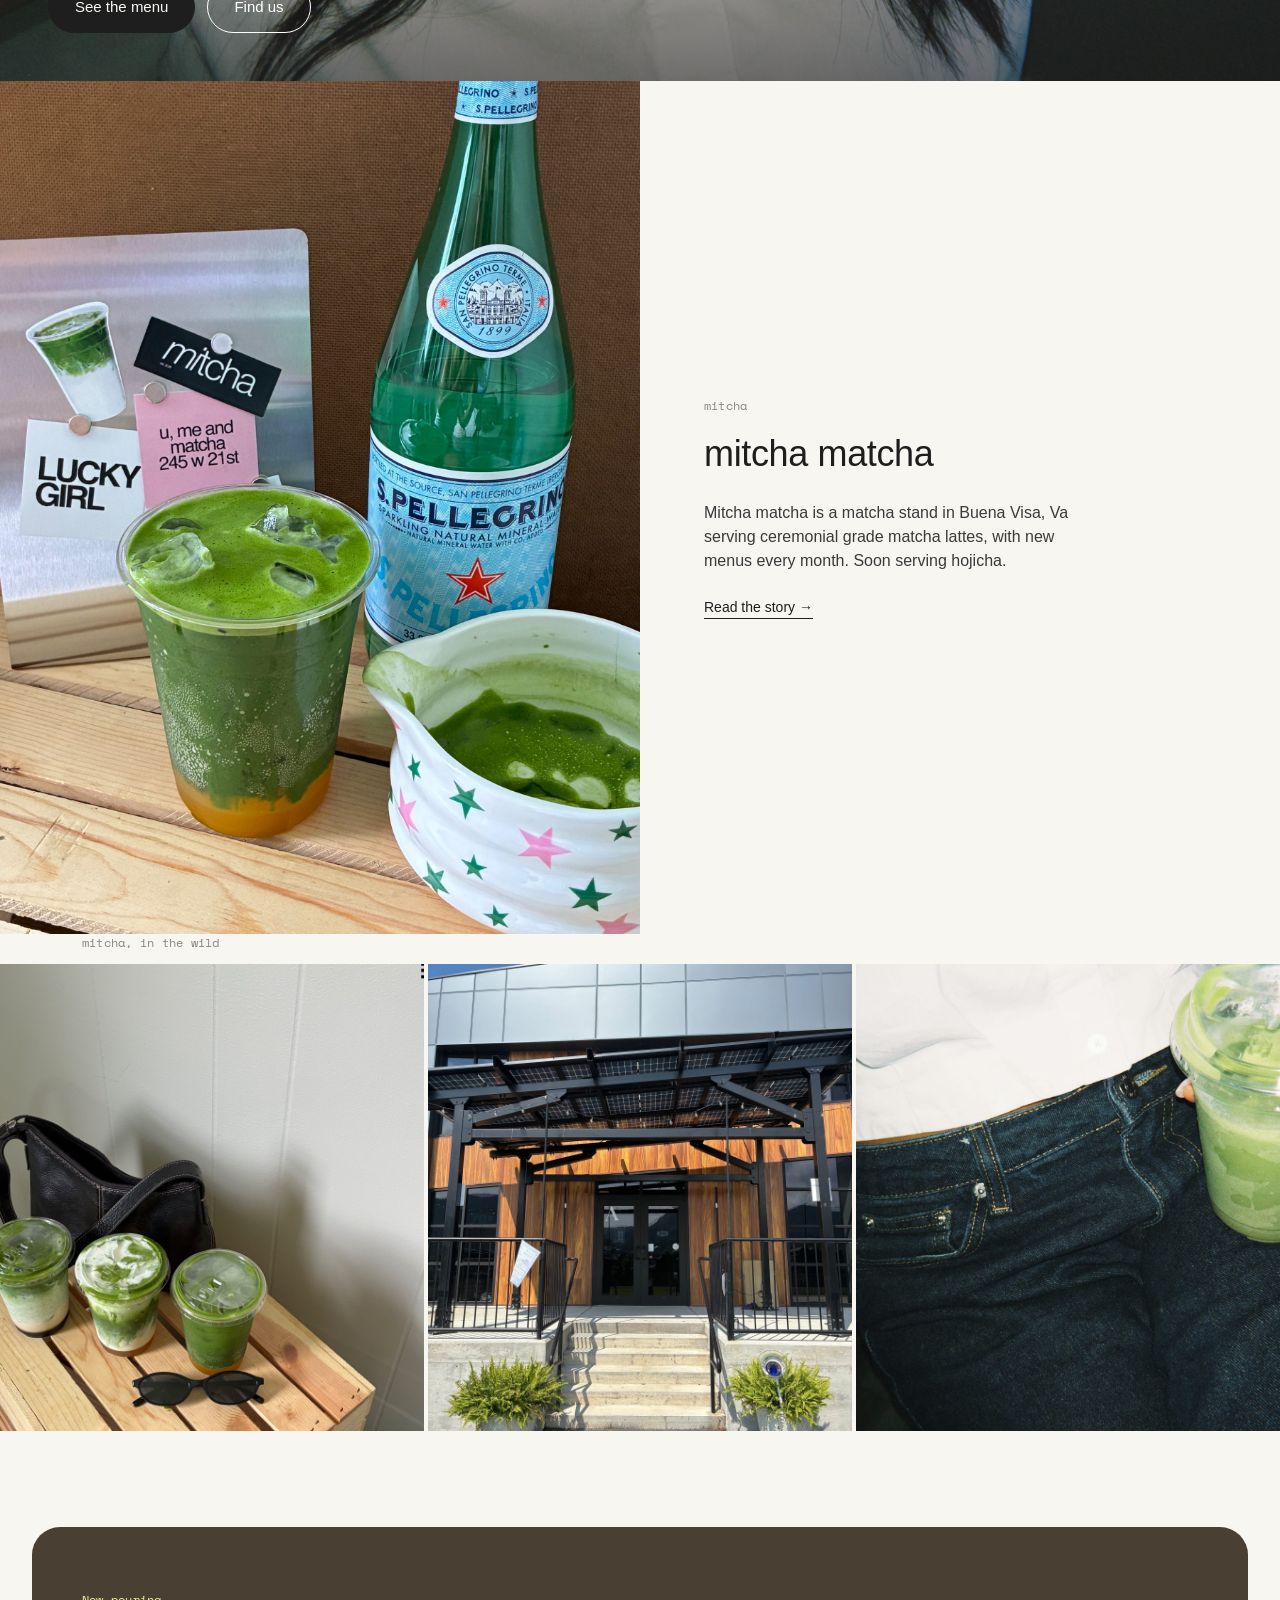
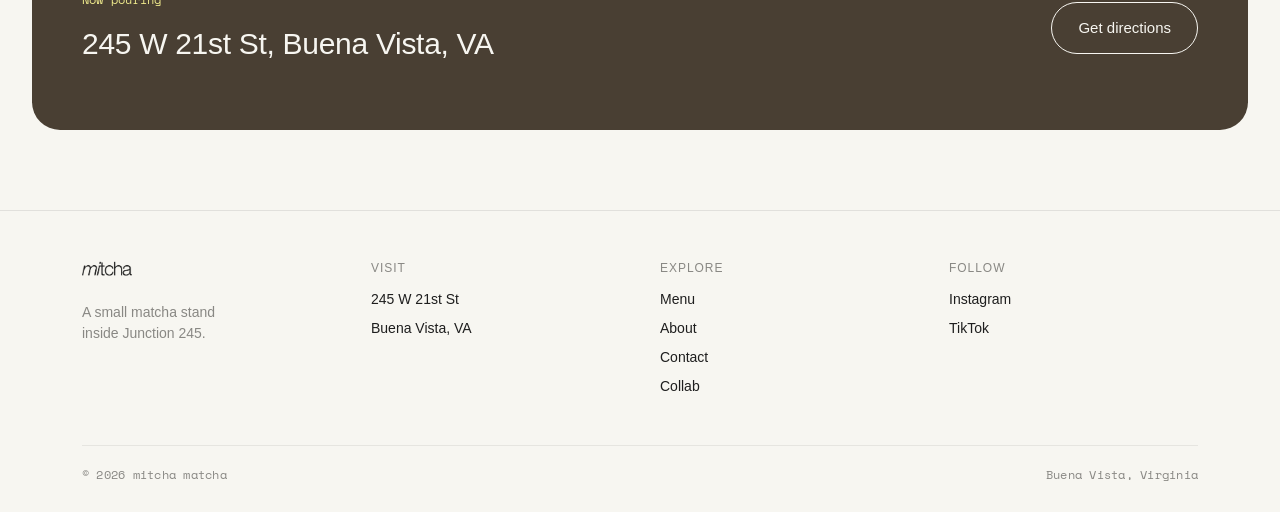
==== commit 930f6390: "Remove specialty drinks section from index.html Removed the specialty drinks section from the index." ====
--- a/index.html
+++ b/index.html
@@ -140,35 +140,6 @@
   </div>
 </div>
 
-<section>
-  <div class="wrap">
-    <p class="eyebrow mono">the fan favs</p>
-    <h2 style="font-size:clamp(26px,3vw,34px); margin-bottom:36px;">specialty drinks, whisked to order.</h2>
-    <div class="drink-cards">
-      <a href="menu.html" class="drink-card">
-        <img src="assets/selfie-sip.jpg" alt="Mitcha Matcha">
-        <h3>Classic Matcha</h3>
-        <span class="mono" style="font-size:14px; color:var(--grey);">$7.00</span>
-      </a>
-      <a href="menu.html" class="drink-card">
-        <img src="assets/denim-cup.jpg" alt="Brown Sugar Matcha">
-        <h3>Brown Sugar Matcha</h3>
-        <span class="mono" style="font-size:14px; color:var(--grey);">$7.00</span>
-      </a>
-      <a href="menu.html" class="drink-card">
-        <img src="assets/honey-new.jpg" alt="Honey Salted Matcha">
-        <h3>Salted Maple Matcha</h3>
-        <span class="mono" style="font-size:14px; color:var(--grey);">$7.50</span>
-      </a>
-      <a href="menu.html" class="drink-card">
-        <img src="assets/styled-cup.jpg" alt="Passion Fruit Matcha Tonic">
-        <h3>Passion Fruit Tonic</h3>
-        <span class="mono" style="font-size:14px; color:var(--grey);">$7.50</span>
-      </a>
-    </div>
-  </div>
-</section>
-
 <section style="padding-top:0;">
   <div class="wrap">
     <p class="eyebrow mono">mitcha, in the wild</p>
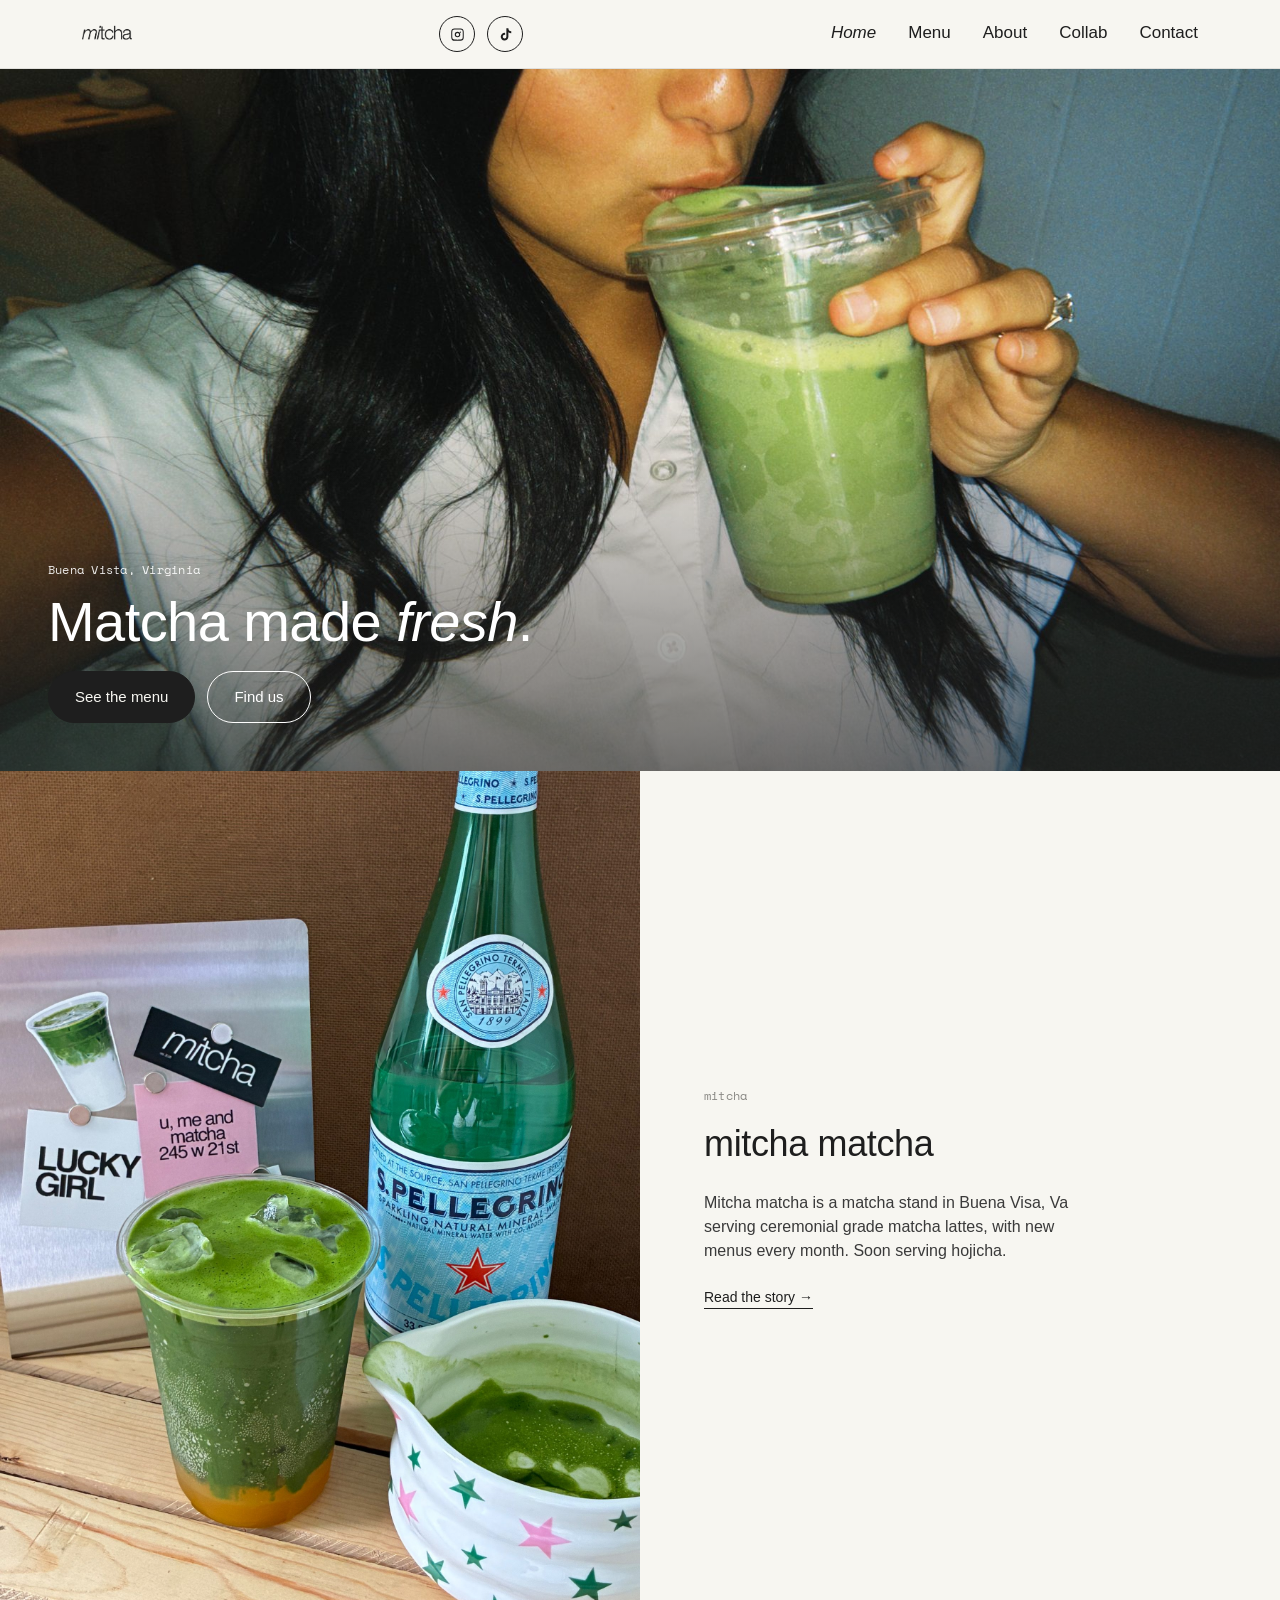
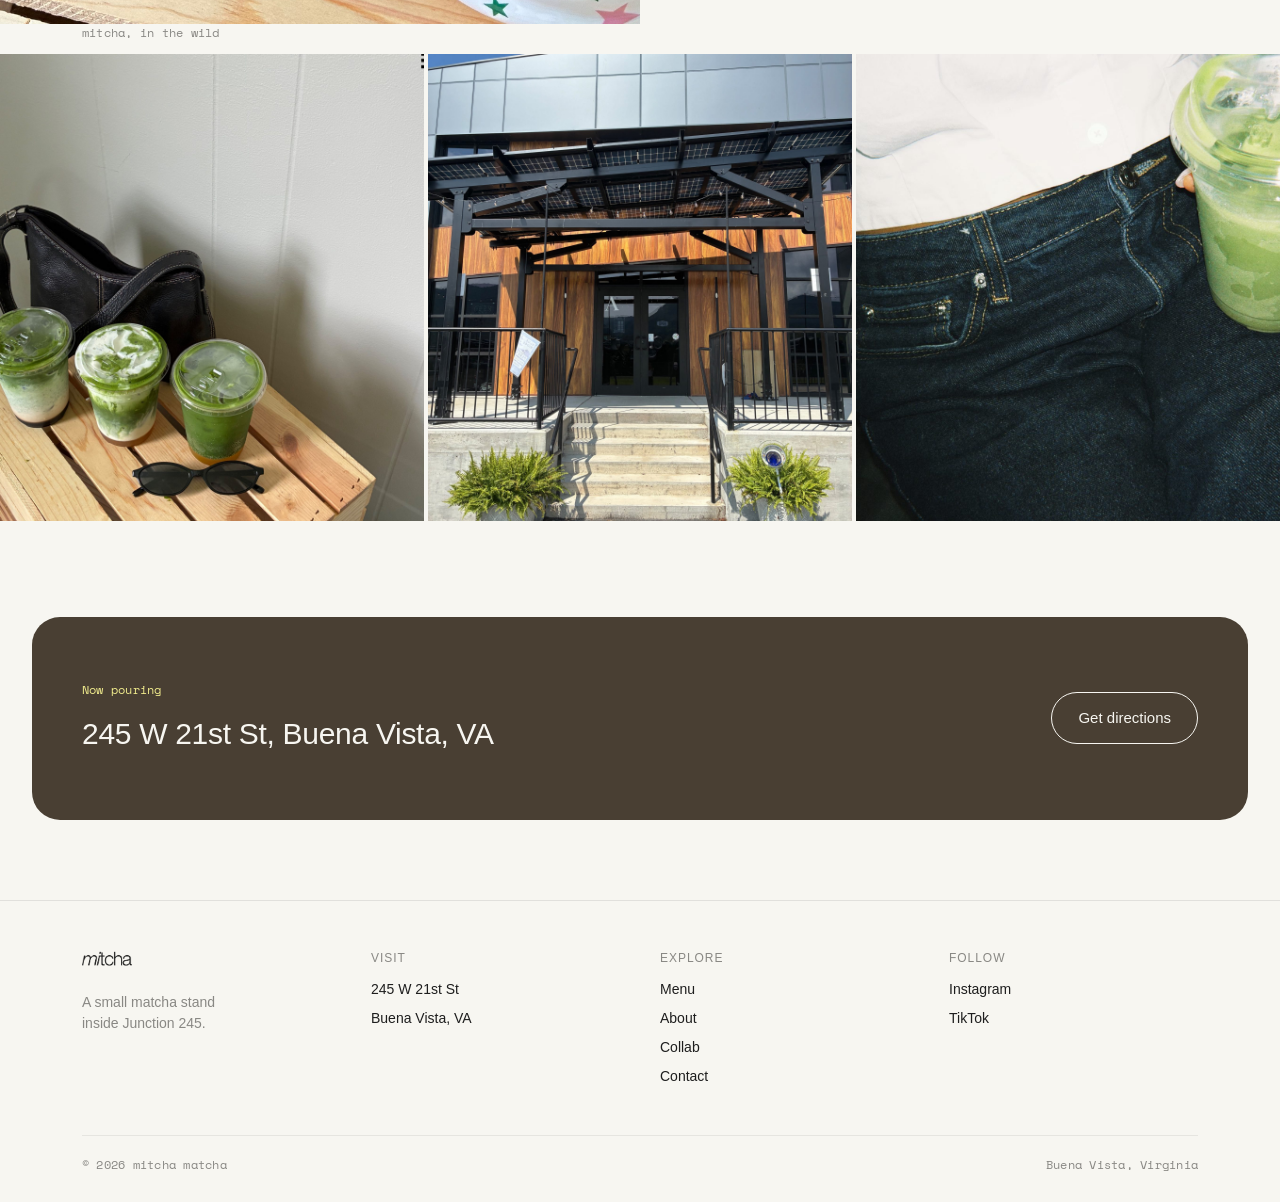
==== commit 114d00cb: "Refactor index.html to remove duplicates Removed duplicate header and footer sections, updated navig" ====
--- a/index.html
+++ b/index.html
@@ -4,34 +4,6 @@
 <meta charset="UTF-8">
 <meta name="viewport" content="width=device-width, initial-scale=1.0">
 <title>mitcha matcha — Buena Vista, VA</title>
-<link rel="stylesheet" href="styles.css">
-</head>
-<body>
-
-<header>
-  <div class="wrap navbar">
-    <a href="index.html" class="logo"><img src="assets/logo.png" alt="mitcha matcha"></a>
-    <div class="navbar-right">
-      <div class="socials">
-        <a href="https://www.instagram.com/mitchamatchaaa" aria-label="Instagram" target="_blank" rel="noopener">
-          <svg viewBox="0 0 24 24"><path d="M12 2.2c3.2 0 3.6 0 4.9.07 3.3.15 4.8 1.7 5 5C22 8.6 22 9 22 12.2s0 3.6-.07 4.9c-.15 3.3-1.7 4.8-5 5-1.3.06-1.7.07-4.93.07s-3.6 0-4.9-.07c-3.3-.15-4.8-1.7-5-5C2 15.8 2 15.4 2 12.2s0-3.6.07-4.9c.15-3.3 1.7-4.8 5-5C8.4 2.2 8.8 2.2 12 2.2zm0 1.8c-3.14 0-3.5 0-4.74.07-2.4.1-3.5 1.2-3.6 3.6C3.6 8.7 3.6 9 3.6 12s0 3.3.07 4.53c.1 2.4 1.2 3.5 3.6 3.6C8.5 20.2 8.86 20.2 12 20.2s3.5 0 4.74-.07c2.4-.1 3.5-1.2 3.6-3.6.06-1.23.06-1.53.06-4.53s0-3.3-.06-4.53c-.1-2.4-1.2-3.5-3.6-3.6C15.5 4 15.14 4 12 4zm0 3.6a4.4 4.4 0 110 8.8 4.4 4.4 0 010-8.8zm0 1.8a2.6 2.6 0 100 5.2 2.6 2.6 0 000-5.2zm4.6-2.03a1 1 0 110 2 1 1 0 010-2z"/></svg>
-        </a>
-        <a href="https://www.tiktok.com/@mitchamatchaaa" aria-label="TikTok" target="_blank" rel="noopener">
-          <svg viewBox="0 0 24 24"><path d="M16.6 2h-3.2v13.4a2.9 2.9 0 11-2.05-2.77V9.4a6.1 6.1 0 105.25 6.05V8.4a7.9 7.9 0 004.6 1.48V6.66A4.7 4.7 0 0116.6 2z"/></svg>
-        </a>
-      </div>
-      <button class="nav-toggle" onclick="document.querySelector('.nav-links').classList.toggle('open')" aria-label="Toggle menu">Menu ☰</button>
-    </div>
-    <nav class="nav-links">
-      <a href="index.html" class="active">Home</a>
-      <a href="menu.html">Menu</a>
-      <a href="about.html">About</a>
-      <!DOCTYPE html>
-<html lang="en">
-<head>
-<meta charset="UTF-8">
-<meta name="viewport" content="width=device-width, initial-scale=1.0">
-<title>Collab — mitcha matcha</title>
 <link rel="stylesheet" href="styles.css">
 </head>
 <body>
@@ -50,26 +22,61 @@
 <button class="nav-toggle" onclick="document.querySelector('.nav-links').classList.toggle('open')" aria-label="Toggle menu">Menu ☰</button>
 </div>
 <nav class="nav-links">
-<a href="index.html">Home</a>
+<a href="index.html" class="active">Home</a>
 <a href="menu.html">Menu</a>
 <a href="about.html">About</a>
-<a href="collab.html" class="active">Collab</a>
+<a href="collab.html">Collab</a>
 <a href="contact.html">Contact</a>
 </nav>
 </div>
 </header>
 
-<section>
-<div class="wrap" style="max-width:640px;">
-<p class="eyebrow mono">let's work together</p>
-<h1 style="font-size:clamp(26px,3vw,36px); margin-bottom:20px;">Collab with mitcha</h1>
-<p style="font-size:16px; color:#3a3a3a; margin-bottom:32px;">
-Open to pop-ups, local events, markets, brand partnerships, and flavor collabs. If you think mitcha matcha would be a good fit, send a note with what you have in mind.
+<div class="hero-photo">
+<img src="assets/selfie-sip.jpg" alt="Sipping a mitcha matcha">
+<div class="hero-overlay">
+<p class="eyebrow mono">Buena Vista, Virginia</p>
+<h1>Matcha made <span style="font-style:italic;">fresh</span>.</h1>
+<div class="btn-row">
+<a href="menu.html" class="btn btn-solid">See the menu</a>
+<a href="contact.html" class="btn" style="border-color:#fff; color:#fff;">Find us</a>
+</div>
+</div>
+</div>
+
+<div class="split-banner">
+<div class="photo-side">
+<img src="assets/styled-cup.jpg" alt="mitcha matcha styled with sparkling water">
+</div>
+<div class="text-side">
+<p class="eyebrow mono">mitcha</p>
+<h2 style="font-size:clamp(26px,3vw,36px); margin-bottom:20px; max-width:420px;">
+mitcha matcha
+</h2>
+<p style="color:#3a3a3a; max-width:400px; margin-bottom:24px;">
+Mitcha matcha is a matcha stand in Buena Visa, Va serving ceremonial grade matcha lattes, with new menus every month. Soon serving hojicha.
 </p>
-<div class="btn-row" style="max-width:340px;">
-<a href="mailto:hello@mitchamatcha.com" class="btn btn-solid">Email us</a>
-<a href="https://www.instagram.com/mitchamatchaaa" target="_blank" rel="noopener" class="btn">DM on Instagram</a>
+<a href="about.html" style="font-size:14px; border-bottom:1px solid var(--ink); align-self:flex-start;">Read the story →</a>
 </div>
+</div>
+
+<section style="padding-top:0;">
+<div class="wrap">
+<p class="eyebrow mono">mitcha, in the wild</p>
+</div>
+<div class="photo-grid">
+<img src="assets/flatlay-cups.jpg" alt="mitcha matcha flatlay">
+<img src="assets/storefront.jpg" alt="Junction 245 storefront">
+<img src="assets/denim-cup.jpg" alt="Holding a mitcha matcha">
+</div>
+</section>
+
+<section class="callout-banner">
+<div class="callout-inner">
+<div>
+<p class="eyebrow mono" style="color:var(--yellow);">Now pouring</p>
+<h2>245 W 21st St, Buena Vista, VA</h2>
+</div>
+<a href="contact.html" class="btn" style="border-color:var(--cream); color:var(--cream);">Get directions</a>
 </div>
 </section>
 
@@ -87,9 +94,9 @@
 </div>
 <div class="footer-col">
 <h4>Explore</h4>
-<a href="index.html">Home</a>
 <a href="menu.html">Menu</a>
 <a href="about.html">About</a>
+<a href="collab.html">Collab</a>
 <a href="contact.html">Contact</a>
 </div>
 <div class="footer-col">
@@ -106,92 +113,3 @@
 </footer>
 </body>
 </html>
-
-      <a href="contact.html">Contact</a>
-    </nav>
-  </div>
-</header>
-
-<div class="hero-photo">
-  <img src="assets/selfie-sip.jpg" alt="Sipping a mitcha matcha">
-  <div class="hero-overlay">
-    <p class="eyebrow mono">Buena Vista, Virginia</p>
-    <h1>Matcha made <span style="font-style:italic;">fresh</span>.</h1>
-    <div class="btn-row">
-      <a href="menu.html" class="btn btn-solid">See the menu</a>
-      <a href="contact.html" class="btn" style="border-color:#fff; color:#fff;">Find us</a>
-    </div>
-  </div>
-</div>
-
-<div class="split-banner">
-  <div class="photo-side">
-    <img src="assets/styled-cup.jpg" alt="mitcha matcha styled with sparkling water">
-  </div>
-  <div class="text-side">
-    <p class="eyebrow mono">mitcha</p>
-    <h2 style="font-size:clamp(26px,3vw,36px); margin-bottom:20px; max-width:420px;">
-      mitcha matcha
-    </h2>
-    <p style="color:#3a3a3a; max-width:400px; margin-bottom:24px;">
-      Mitcha matcha is a matcha stand in Buena Visa, Va serving ceremonial grade matcha lattes, with new menus every month. Soon serving hojicha.
-    </p>
-    <a href="about.html" style="font-size:14px; border-bottom:1px solid var(--ink); align-self:flex-start;">Read the story →</a>
-  </div>
-</div>
-
-<section style="padding-top:0;">
-  <div class="wrap">
-    <p class="eyebrow mono">mitcha, in the wild</p>
-  </div>
-  <div class="photo-grid">
-    <img src="assets/flatlay-cups.jpg" alt="mitcha matcha flatlay">
-    <img src="assets/storefront.jpg" alt="Junction 245 storefront">
-    <img src="assets/denim-cup.jpg" alt="Holding a mitcha matcha">
-  </div>
-</section>
-
-<section class="callout-banner">
-  <div class="callout-inner">
-    <div>
-      <p class="eyebrow mono" style="color:var(--yellow);">Now pouring</p>
-      <h2>245 W 21st St, Buena Vista, VA</h2>
-    </div>
-    <a href="contact.html" class="btn" style="border-color:var(--cream); color:var(--cream);">Get directions</a>
-  </div>
-</section>
-
-<footer>
-  <div class="wrap">
-    <div class="footer-grid">
-      <div class="footer-col">
-        <img src="assets/logo.png" alt="mitcha matcha" style="height:22px; margin-bottom:14px;">
-        <p style="color:var(--grey);">A small matcha stand<br>inside Junction 245.</p>
-      </div>
-      <div class="footer-col">
-        <h4>Visit</h4>
-        <p>245 W 21st St</p>
-        <p>Buena Vista, VA</p>
-      </div>
-      <div class="footer-col">
-        <h4>Explore</h4>
-        <a href="menu.html">Menu</a>
-        <a href="about.html">About</a>
-        <a href="contact.html">Contact</a>
-        <a href="collab.html">Collab</a>
-      </div>
-      <div class="footer-col">
-        <h4>Follow</h4>
-        <a href="https://www.instagram.com/mitchamatchaaa" target="_blank" rel="noopener">Instagram</a>
-        <a href="https://www.tiktok.com/@mitchamatchaaa" target="_blank" rel="noopener">TikTok</a>
-      </div>
-    </div>
-    <div class="footer-bottom mono">
-      <span>© 2026 mitcha matcha</span>
-      <span>Buena Vista, Virginia</span>
-    </div>
-  </div>
-</footer>
-
-</body>
-</html>
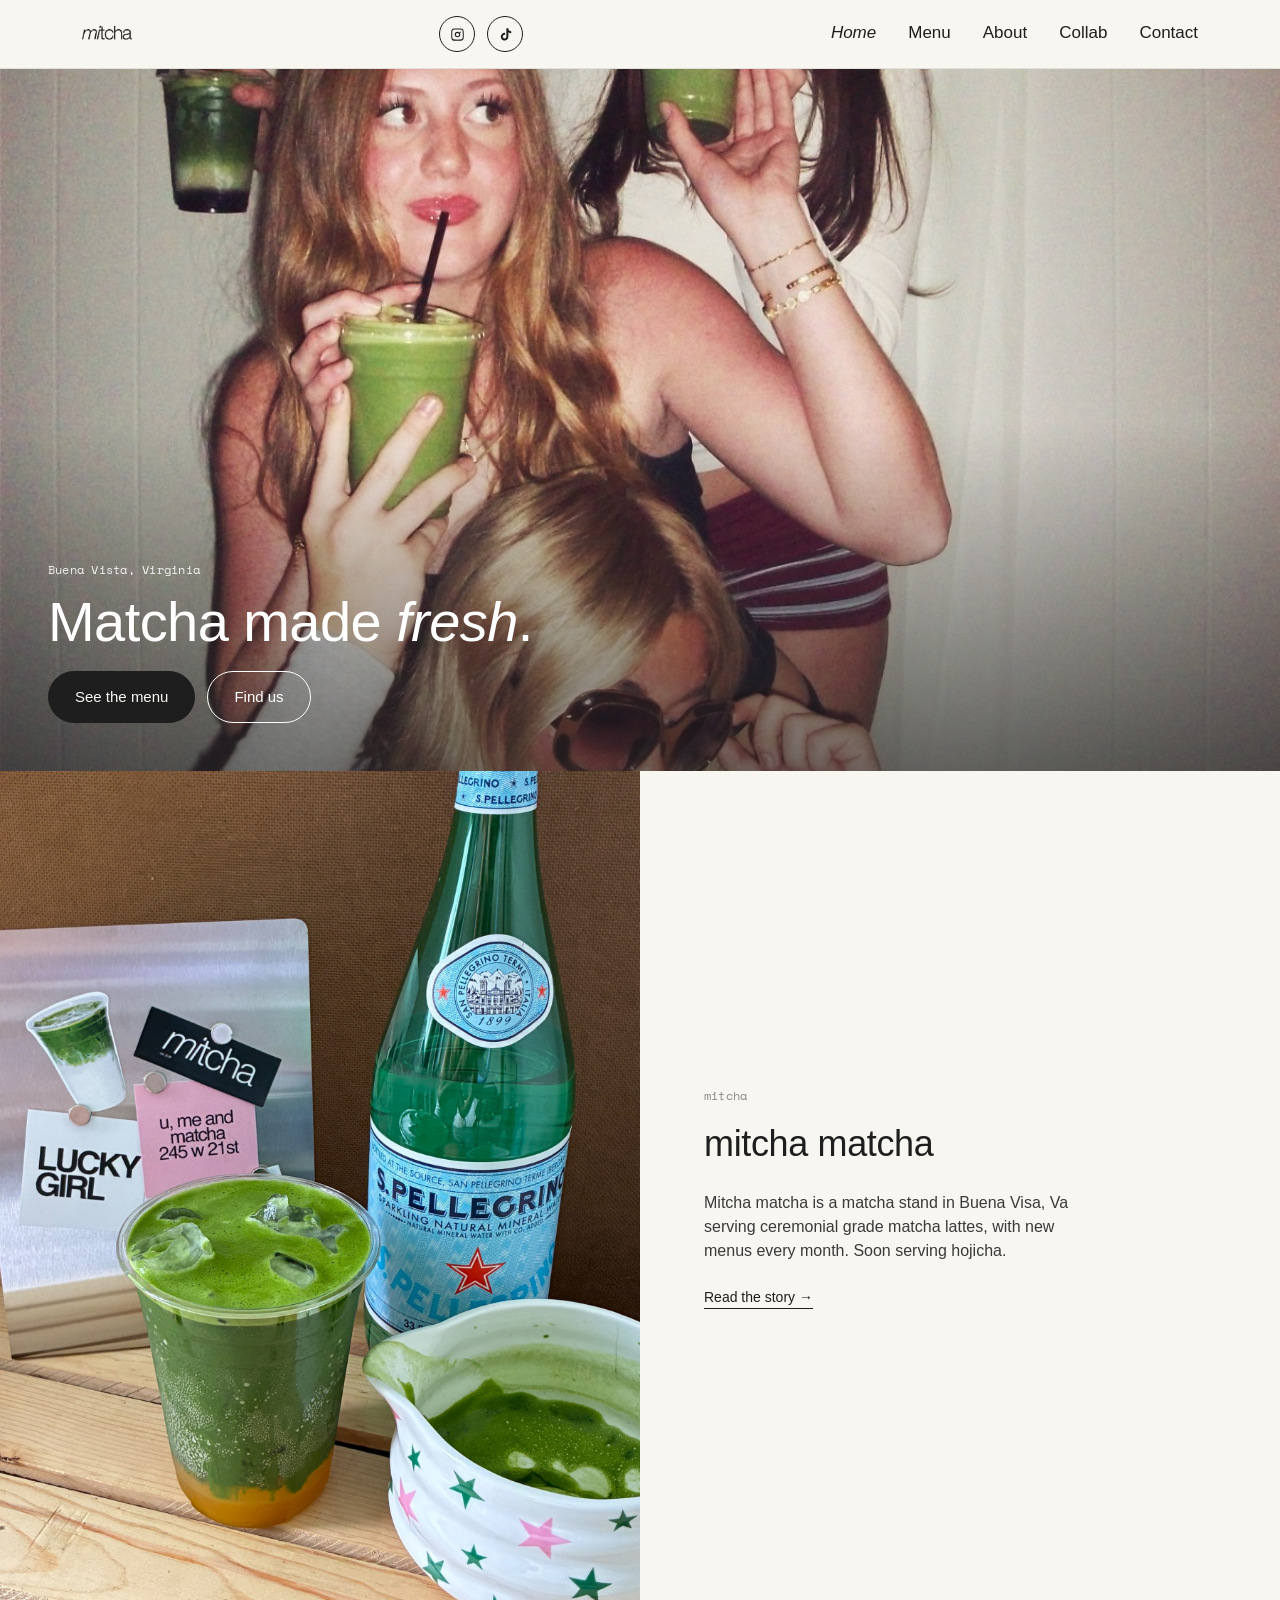
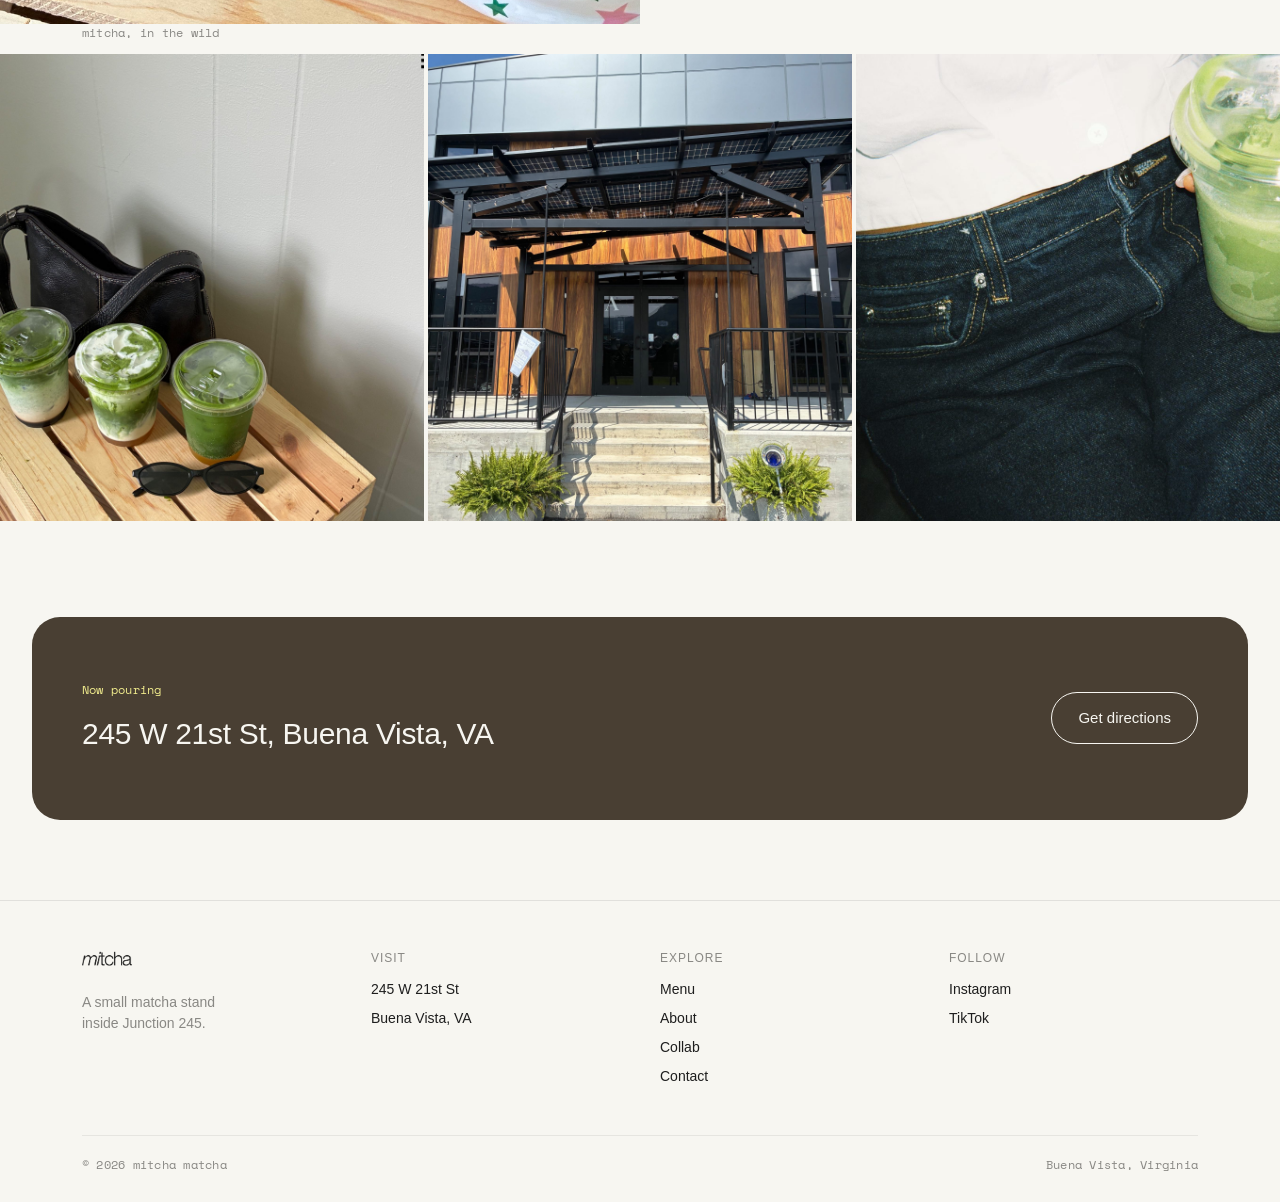
==== commit 49c8e579: "Replace selfie image with new photo" ====
--- a/index.html
+++ b/index.html
@@ -32,7 +32,7 @@
 </header>
 
 <div class="hero-photo">
-<img src="assets/selfie-sip.jpg" alt="Sipping a mitcha matcha">
+<img src="assets/FullSizeRender_VSCO.jpeg" alt="Sipping a mitcha matcha">
 <div class="hero-overlay">
 <p class="eyebrow mono">Buena Vista, Virginia</p>
 <h1>Matcha made <span style="font-style:italic;">fresh</span>.</h1>
--- a/styles.css
+++ b/styles.css
@@ -388,3 +388,17 @@
 }
 .drink-row { padding: 20px 0; border-bottom: 1px solid #eee; }
 .drink-row:last-child { border-bottom: none; }
+header:has(.nav-links.open) {
+  background: var(--yellow);
+}
+
+.nav-links.open {
+  margin: 8px calc(-1 * var(--gutter)) -16px;
+  padding: 8px var(--gutter) 16px;
+  width: calc(100% + var(--gutter) * 2);
+}
+
+.nav-links.open a {
+  border-bottom: 1px solid rgba(30,30,30,0.15);
+}
+
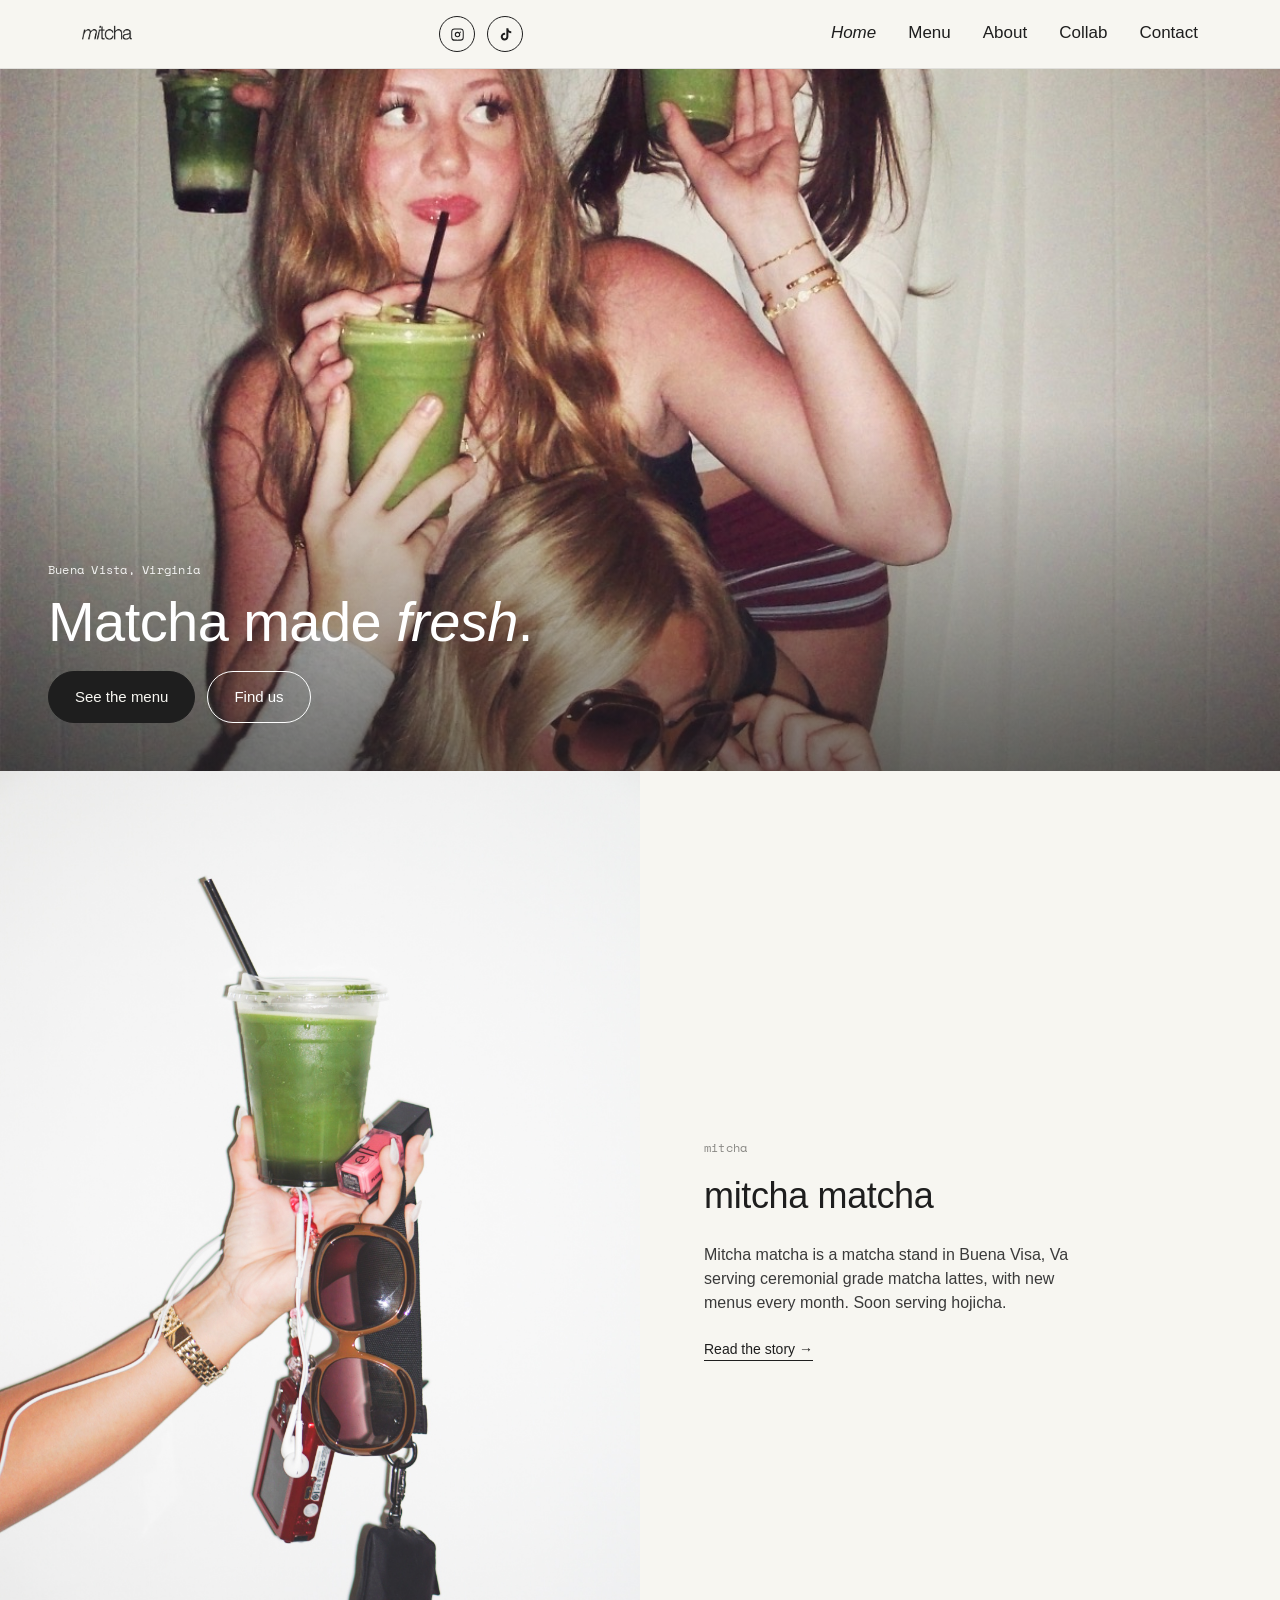
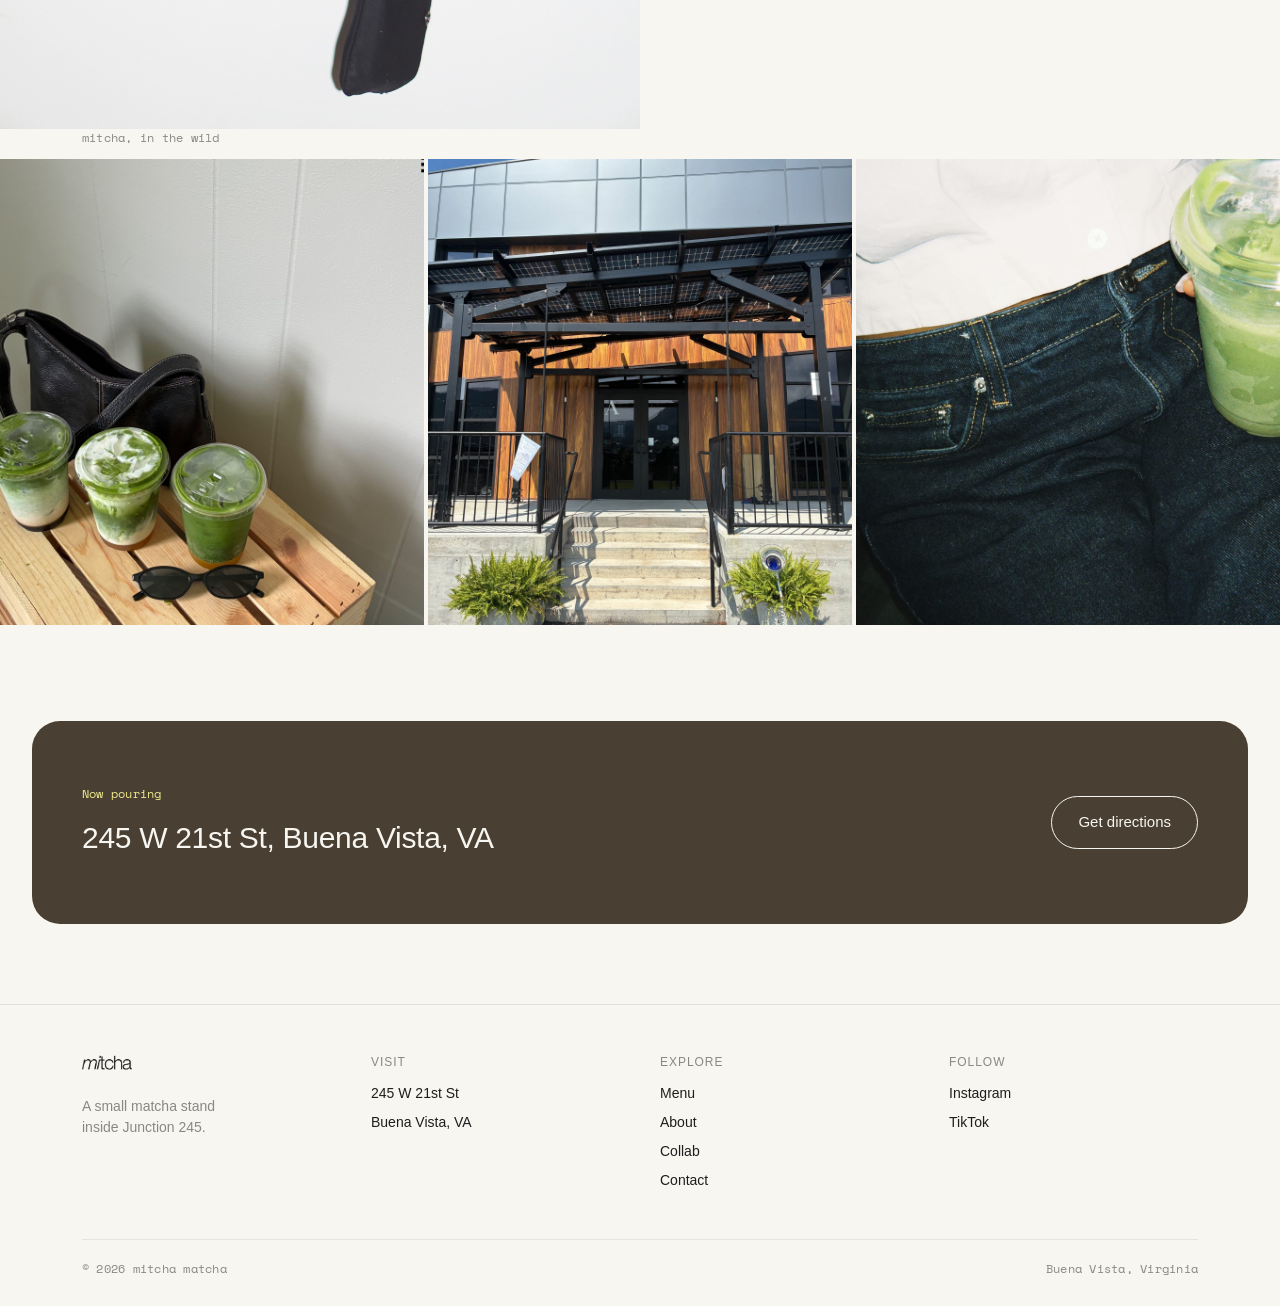
==== commit 2b20584e: "Update image source in split-banner section" ====
--- a/index.html
+++ b/index.html
@@ -45,7 +45,7 @@
 
 <div class="split-banner">
 <div class="photo-side">
-<img src="assets/styled-cup.jpg" alt="mitcha matcha styled with sparkling water">
+<img src="assets/DSC07898.jpeg" alt="mitcha matcha styled with sparkling water">
 </div>
 <div class="text-side">
 <p class="eyebrow mono">mitcha</p>
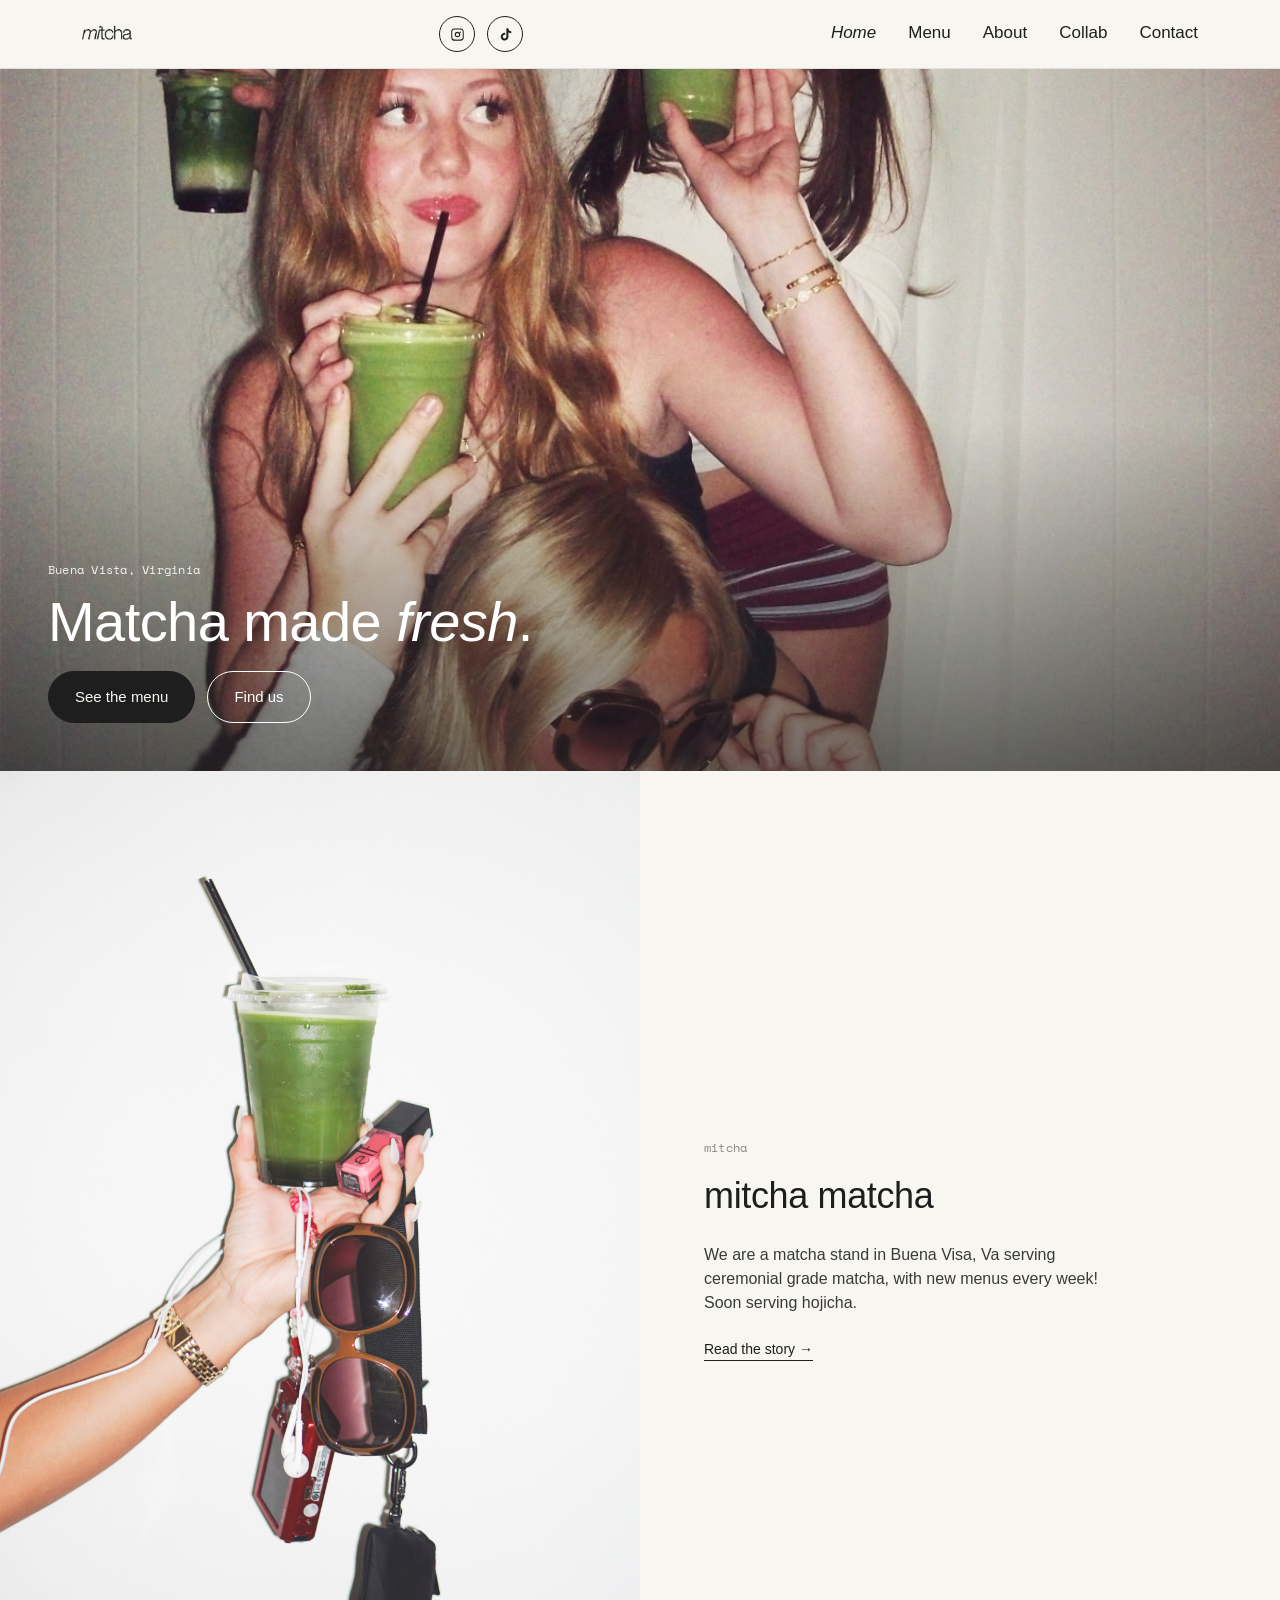
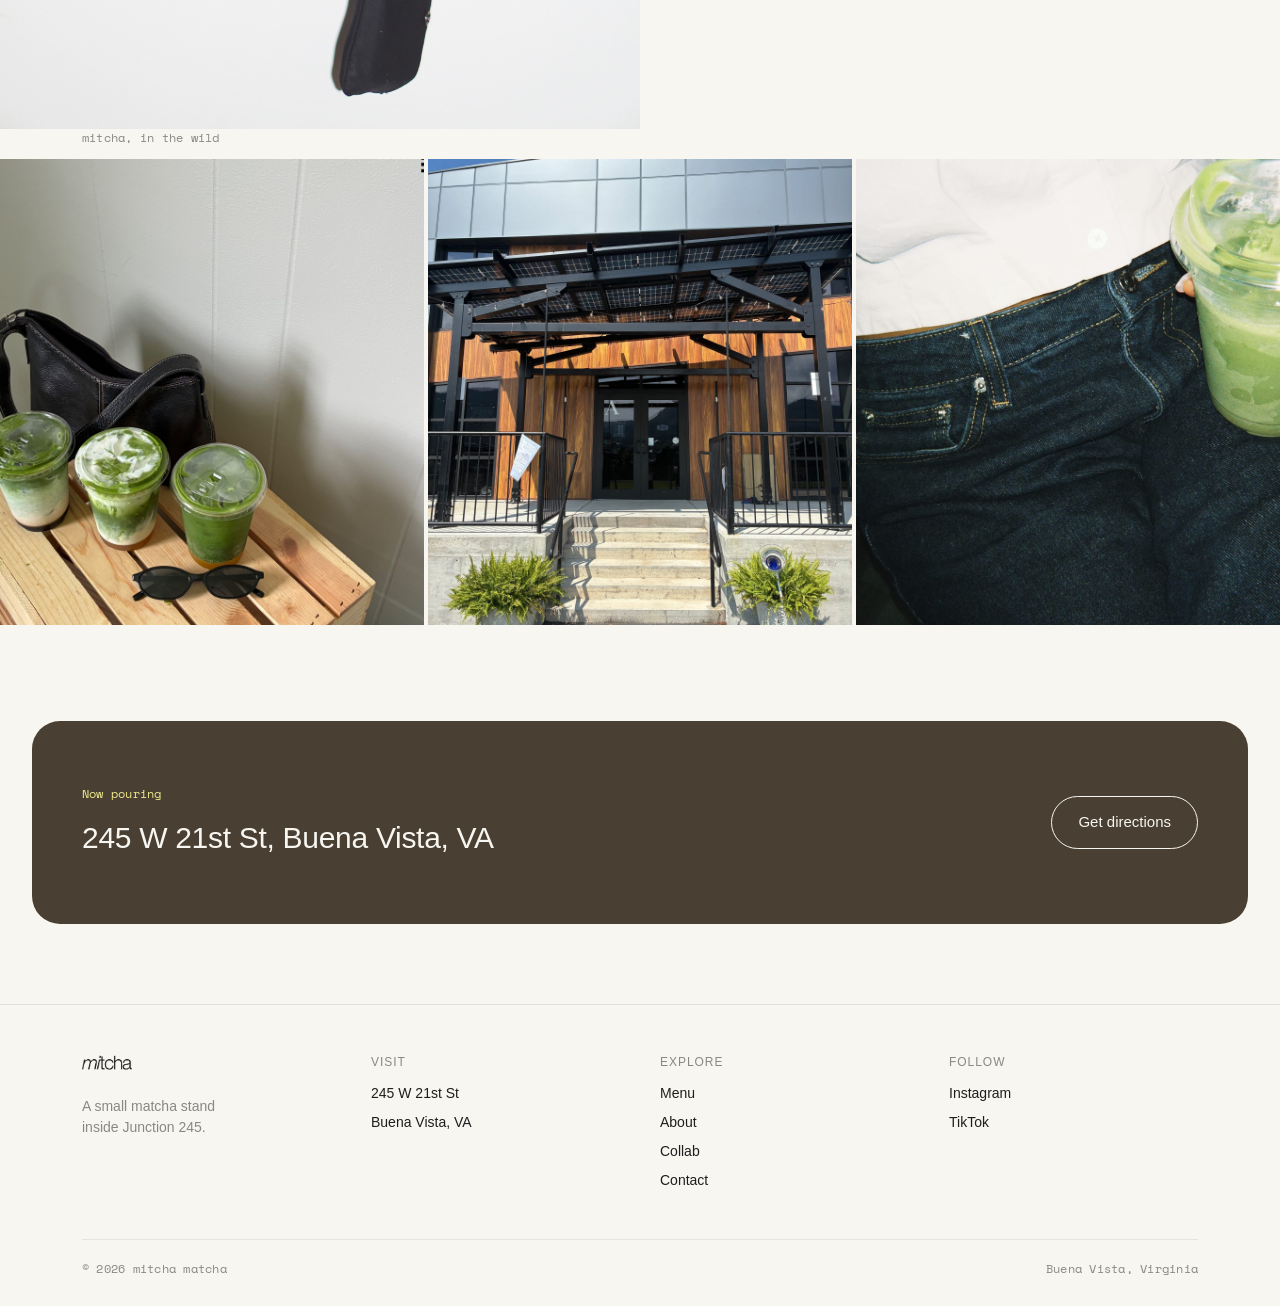
==== commit 62c316d1: "Revise Mitcha matcha description in index.html Updated the description of Mitcha matcha to clarify o" ====
--- a/index.html
+++ b/index.html
@@ -53,7 +53,7 @@
 mitcha matcha
 </h2>
 <p style="color:#3a3a3a; max-width:400px; margin-bottom:24px;">
-Mitcha matcha is a matcha stand in Buena Visa, Va serving ceremonial grade matcha lattes, with new menus every month. Soon serving hojicha.
+We are a matcha stand in Buena Visa, Va serving ceremonial grade matcha, with new menus every week! Soon serving hojicha.
 </p>
 <a href="about.html" style="font-size:14px; border-bottom:1px solid var(--ink); align-self:flex-start;">Read the story →</a>
 </div>
